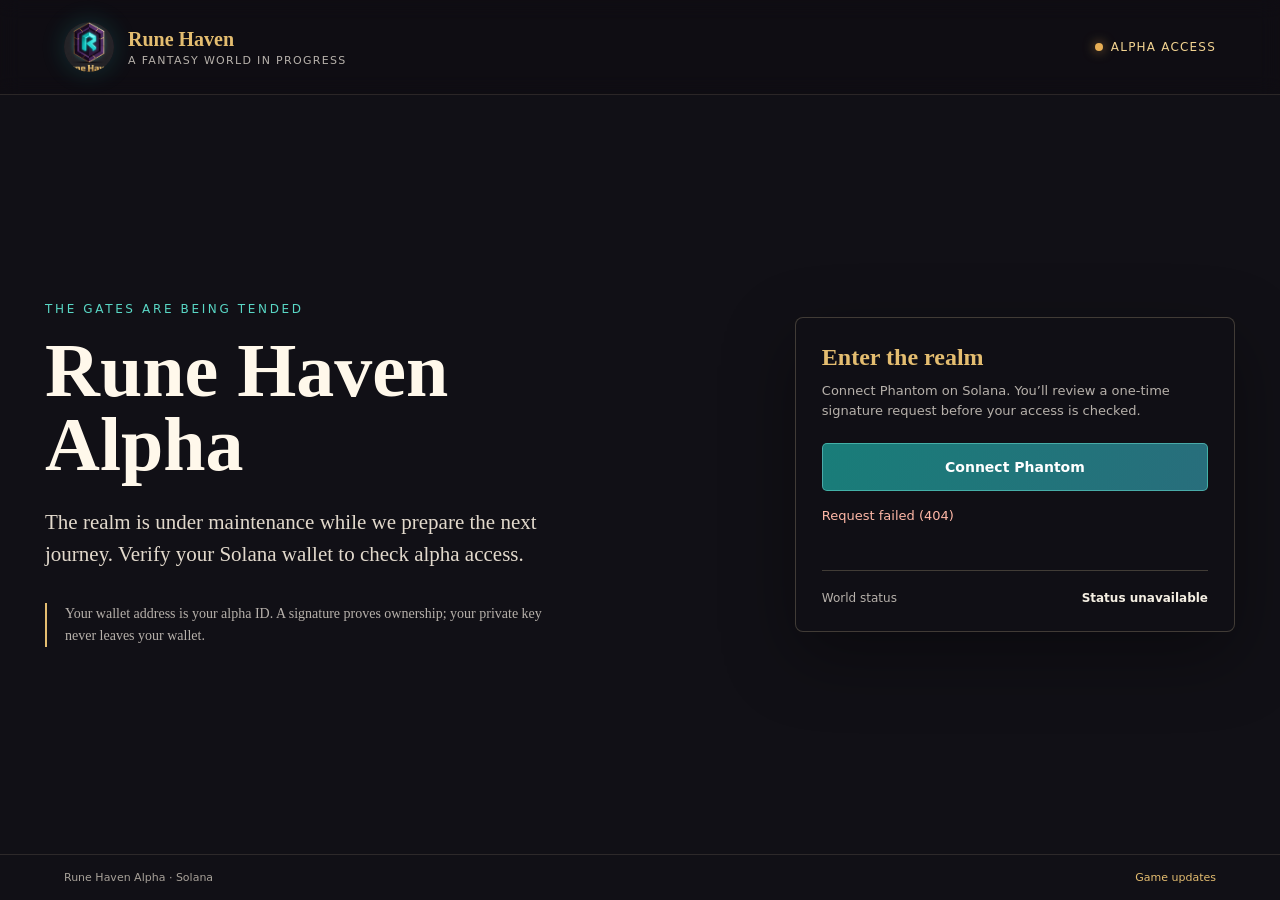
==== index.html @ 9b744d39 "Create Rune Haven alpha website" ====
<!doctype html>
<html lang="en">
<head>
<meta charset="utf-8">
<meta name="viewport" content="width=device-width, initial-scale=1">
<meta name="theme-color" content="#111016">
<title>Rune Haven | Alpha Gate</title>
<style>
  :root {
    color-scheme: dark;
    --ink: #f5efe3;
    --muted: #b7b1ab;
    --gold: #e4bd70;
    --teal: #59d7c5;
    --line: rgba(236, 216, 174, .22);
    --panel: rgba(17, 16, 22, .84);
    font-family: "Iowan Old Style", "Palatino Linotype", Georgia, serif;
    background: #111016;
    color: var(--ink);
  }
  * { box-sizing: border-box; }
  body {
    margin: 0;
    min-height: 100vh;
    background: #111016;
  }
  .world {
    position: fixed;
    inset: 0;
    z-index: -1;
    background-image: linear-gradient(90deg, rgba(13, 12, 18, .94) 0%, rgba(13, 12, 18, .68) 48%, rgba(13, 12, 18, .18) 100%), linear-gradient(0deg, rgba(13, 12, 18, .7), transparent 55%), url("/assets/runehaven-world.jpg");
    background-size: cover;
    background-position: center 56%;
    transform: scale(1.015);
  }
  .shell { min-height: 100vh; display: flex; flex-direction: column; }
  header {
    display: flex;
    align-items: center;
    justify-content: space-between;
    gap: 20px;
    padding: 22px clamp(22px, 5vw, 76px);
    border-bottom: 1px solid rgba(240, 221, 186, .12);
    background: rgba(12, 11, 16, .35);
    backdrop-filter: blur(10px);
  }
  .brand { display: flex; align-items: center; gap: 14px; min-width: 0; }
  .brand img { width: 50px; height: 50px; object-fit: cover; border-radius: 50%; box-shadow: 0 0 24px rgba(42, 217, 204, .18); }
  .brand-title { font-size: 20px; font-weight: 700; color: var(--gold); white-space: nowrap; }
  .brand-subtitle, .status-chip, .eyebrow, .wallet-line, footer { font-family: system-ui, sans-serif; }
  .brand-subtitle { margin-top: 3px; color: var(--muted); font-size: 11px; letter-spacing: .12em; text-transform: uppercase; }
  .status-chip { display: inline-flex; align-items: center; gap: 8px; color: #f2d391; font-size: 12px; letter-spacing: .1em; text-transform: uppercase; }
  .status-dot { width: 8px; height: 8px; border-radius: 50%; background: #e7ae55; box-shadow: 0 0 12px rgba(231, 174, 85, .7); }
  main { width: min(100% - 40px, 1190px); margin: auto; padding: clamp(44px, 8vh, 92px) 0; display: grid; grid-template-columns: minmax(0, 1.2fr) minmax(300px, .8fr); gap: clamp(36px, 7vw, 94px); align-items: center; }
  .story { max-width: 660px; animation: arrive .55s ease-out both; }
  .eyebrow { margin: 0 0 17px; color: var(--teal); font-size: 12px; letter-spacing: .22em; text-transform: uppercase; }
  h1 { margin: 0; color: #fff8eb; font-size: clamp(42px, 6vw, 76px); font-weight: 600; line-height: .98; }
  .lead { max-width: 540px; margin: 24px 0 0; color: #e2d9cc; font-size: clamp(17px, 2vw, 21px); line-height: 1.55; }
  .lore-line { max-width: 500px; margin: 32px 0 0; padding-left: 18px; border-left: 2px solid var(--gold); color: var(--muted); font-size: 14px; line-height: 1.6; }
  .gate { border: 1px solid var(--line); border-radius: 8px; background: var(--panel); box-shadow: 0 24px 70px rgba(0, 0, 0, .36); padding: 26px; backdrop-filter: blur(14px); animation: arrive .7s .08s ease-out both; }
  .gate h2 { margin: 0; color: var(--gold); font-size: 24px; font-weight: 600; }
  .gate-copy { margin: 10px 0 22px; color: var(--muted); font-family: system-ui, sans-serif; font-size: 13px; line-height: 1.55; }
  .wallet-line { overflow-wrap: anywhere; margin: 12px 0 0; color: #d5cbbd; font-size: 12px; }
  .connect, .download-link, .admin-save {
    display: inline-flex; justify-content: center; align-items: center; width: 100%; min-height: 48px;
    border: 1px solid rgba(108, 230, 214, .5); border-radius: 5px; background: linear-gradient(110deg, #197d79, #286e7c);
    color: #fff; font: 650 14px system-ui, sans-serif; text-decoration: none; cursor: pointer;
    transition: filter .16s ease, transform .16s ease;
  }
  .connect:hover, .download-link:hover, .admin-save:hover { filter: brightness(1.12); transform: translateY(-1px); }
  .connect:disabled { cursor: progress; opacity: .68; transform: none; }
  .message { min-height: 44px; margin: 15px 0 0; color: #d6d0c9; font: 13px/1.5 system-ui, sans-serif; }
  .message[data-kind="error"] { color: #ffb8a7; }
  .message[data-kind="success"] { color: #8fe5c2; }
  .gate-rule { height: 1px; margin: 20px 0; background: var(--line); }
  .access-state { display: flex; justify-content: space-between; gap: 12px; color: var(--muted); font: 12px system-ui, sans-serif; }
  .access-state strong { color: var(--ink); font-weight: 600; }
  .download-link { display: none; margin-top: 15px; background: linear-gradient(110deg, #8a6024, #715129); border-color: rgba(228,189,112,.55); }
  .admin { display: none; margin-top: 22px; padding-top: 18px; border-top: 1px solid var(--line); }
  .admin h3 { margin: 0 0 12px; color: var(--gold); font-size: 17px; }
  .toggle { display: flex; align-items: center; gap: 10px; margin: 10px 0 14px; color: var(--ink); font: 13px system-ui, sans-serif; }
  .toggle input { width: 17px; height: 17px; accent-color: var(--teal); }
  label.wallets { display: block; margin-bottom: 7px; color: var(--muted); font: 11px system-ui, sans-serif; letter-spacing: .08em; text-transform: uppercase; }
  textarea { display: block; width: 100%; min-height: 110px; resize: vertical; padding: 10px; border: 1px solid rgba(236,216,174,.24); border-radius: 4px; background: rgba(6,8,13,.65); color: var(--ink); font: 12px/1.5 ui-monospace, monospace; }
  .admin-save { min-height: 38px; margin-top: 10px; background: #4e493b; border-color: rgba(228,189,112,.45); }
  footer { display: flex; justify-content: space-between; gap: 16px; padding: 16px clamp(22px, 5vw, 76px); border-top: 1px solid rgba(240, 221, 186, .12); color: rgba(226,217,204,.72); font-size: 11px; }
  footer a { color: var(--gold); text-decoration: none; }
  @keyframes arrive { from { opacity: 0; transform: translateY(10px); } to { opacity: 1; transform: translateY(0); } }
  @media (max-width: 760px) {
    .world { background-position: 57% center; }
    header { padding: 16px 20px; }
    .brand img { width: 42px; height: 42px; }
    .brand-title { font-size: 17px; }
    .status-chip { font-size: 10px; }
    main { width: min(100% - 32px, 560px); grid-template-columns: 1fr; gap: 28px; padding: 46px 0; }
    h1 { font-size: clamp(42px, 11vw, 60px); }
    .gate { padding: 21px; }
    footer { padding: 14px 20px; flex-wrap: wrap; }
  }
  @media (prefers-reduced-motion: reduce) { *, *::before, *::after { animation-duration: .01ms !important; transition-duration: .01ms !important; } }
</style>
</head>
<body>
<div class="world" aria-hidden="true"></div>
<div class="shell">
  <header>
    <div class="brand">
      <img src="/assets/rune-haven-logo.png" alt="">
      <div><div class="brand-title">Rune Haven</div><div class="brand-subtitle">A fantasy world in progress</div></div>
    </div>
    <div class="status-chip"><span class="status-dot"></span><span id="status-chip">Alpha access</span></div>
  </header>
  <main>
    <section class="story" aria-labelledby="title">
      <p class="eyebrow">The gates are being tended</p>
      <h1 id="title">Rune Haven<br>Alpha</h1>
      <p class="lead" id="lead">The realm is under maintenance while we prepare the next journey. Verify your Solana wallet to check alpha access.</p>
      <p class="lore-line">Your wallet address is your alpha ID. A signature proves ownership; your private key never leaves your wallet.</p>
    </section>
    <section class="gate" aria-labelledby="gate-title">
      <h2 id="gate-title">Enter the realm</h2>
      <p class="gate-copy">Connect Phantom on Solana. You’ll review a one-time signature request before your access is checked.</p>
      <button class="connect" id="connect">Connect Phantom</button>
      <p class="wallet-line" id="wallet-line"></p>
      <p class="message" id="message" role="status" aria-live="polite">Checking the gate status…</p>
      <div class="gate-rule"></div>
      <div class="access-state"><span>World status</span><strong id="maintenance-state">Loading</strong></div>
      <a class="download-link" id="download" href="https://github.com/tylerjgoodhue1995/Spaceship/releases" target="_blank" rel="noopener">Access granted · Get launcher</a>
      <section class="admin" id="admin" aria-label="Alpha access administration">
        <h3>Gatekeeper settings</h3>
        <label class="toggle"><input id="maintenance-toggle" type="checkbox"><span>Maintenance mode</span></label>
        <label class="wallets" for="allowlist">Allowed Solana wallet IDs, one per line</label>
        <textarea id="allowlist" spellcheck="false" placeholder="Wallet address"></textarea>
        <button class="admin-save" id="save">Save access settings</button>
      </section>
    </section>
  </main>
  <footer><span>Rune Haven Alpha · Solana</span><a href="https://github.com/tylerjgoodhue1995/Rune-Haven/releases" target="_blank" rel="noopener">Game updates</a></footer>
</div>
<script>
  const $ = (id) => document.getElementById(id);
  const message = $("message");
  const connectButton = $("connect");
  const adminTokenKey = "runehaven-alpha-admin";
  let walletAddress = "";
  let maintenanceMode = true;

  function setMessage(text, kind = "") {
    message.textContent = text;
    message.dataset.kind = kind;
  }

  async function api(path, body, token, method = body ? "POST" : "GET") {
    const headers = { "content-type": "application/json" };
    if (token) headers.authorization = `Bearer ${token}`;
    const response = await fetch(path, {
      method,
      headers,
      body: body ? JSON.stringify(body) : undefined,
      cache: "no-store"
    });
    const data = await response.json().catch(() => ({}));
    if (!response.ok) throw new Error(data.message || `Request failed (${response.status})`);
    return data;
  }

  async function loadStatus() {
    try {
      const state = await api("/api/alpha/status");
      maintenanceMode = state.maintenance_mode;
      $("maintenance-state").textContent = maintenanceMode ? "Maintenance" : "Open alpha";
      $("status-chip").textContent = maintenanceMode ? "Maintenance · Alpha" : "Alpha is open";
      $("lead").textContent = maintenanceMode
        ? "The realm is under maintenance while we prepare the next journey. Verify your Solana wallet to check alpha access."
        : "The gates are open. Connect your Solana wallet to enter Rune Haven Alpha.";
    } catch (error) {
      $("maintenance-state").textContent = "Status unavailable";
      setMessage(error.message, "error");
    }
  }

  function encodeBase58(bytes) {
    const alphabet = "123456789ABCDEFGHJKLMNPQRSTUVWXYZabcdefghijkmnopqrstuvwxyz";
    let value = 0n;
    for (const byte of bytes) value = (value << 8n) | BigInt(byte);
    let result = "";
    while (value > 0n) {
      const remainder = Number(value % 58n);
      result = alphabet[remainder] + result;
      value /= 58n;
    }
    let leadingZeroes = 0;
    while (leadingZeroes < bytes.length && bytes[leadingZeroes] === 0) leadingZeroes++;
    return "1".repeat(leadingZeroes) + (result || (leadingZeroes ? "" : "1"));
  }

  async function connectWallet() {
    const provider = window.phantom?.solana || window.solana;
    if (!provider?.isPhantom) throw new Error("Phantom was not detected. Install the wallet extension and reload this page.");
    const connected = await provider.connect({ onlyIfTrusted: false });
    walletAddress = connected.publicKey.toString();
    $("wallet-line").textContent = `Connected: ${walletAddress}`;
    setMessage("Requesting a one-time access challenge…");
    const challenge = await api("/api/alpha/challenge", { wallet: walletAddress });
    setMessage("Approve the Rune Haven signature request in Phantom.");
    const signed = await provider.signMessage(new TextEncoder().encode(challenge.message), "utf8");
    const signature = encodeBase58(signed.signature);
    const result = await api("/api/alpha/verify", { wallet: walletAddress, nonce: challenge.nonce, signature });
    setMessage(result.message, result.access_granted ? "success" : "error");
    $("download").style.display = result.access_granted ? "inline-flex" : "none";
    if (result.is_admin && result.admin_session) {
      sessionStorage.setItem(adminTokenKey, result.admin_session);
      await loadAdmin(result.admin_session);
    }
  }

  async function loadAdmin(token) {
    const state = await api("/api/alpha/admin/state", null, token);
    $("admin").style.display = "block";
    $("maintenance-toggle").checked = state.maintenance_mode;
    $("allowlist").value = state.allowed_wallets.join("\n");
  }

  connectButton.addEventListener("click", async () => {
    connectButton.disabled = true;
    connectButton.textContent = "Waiting for Phantom…";
    try {
      await connectWallet();
    } catch (error) {
      setMessage(error.message || "Wallet verification failed.", "error");
    } finally {
      connectButton.disabled = false;
      connectButton.textContent = "Connect Phantom";
    }
  });

  $("save").addEventListener("click", async () => {
    const token = sessionStorage.getItem(adminTokenKey);
    if (!token) return setMessage("Reconnect with the admin wallet to manage access.", "error");
    const allowed_wallets = $("allowlist").value.split(/\r?\n/).map((wallet) => wallet.trim()).filter(Boolean);
    try {
      await api("/api/alpha/admin/state", {
        maintenance_mode: $("maintenance-toggle").checked,
        allowed_wallets
      }, token, "PUT");
      maintenanceMode = $("maintenance-toggle").checked;
      $("maintenance-state").textContent = maintenanceMode ? "Maintenance" : "Open alpha";
      $("status-chip").textContent = maintenanceMode ? "Maintenance · Alpha" : "Alpha is open";
      setMessage("Access settings saved.", "success");
    } catch (error) {
      setMessage(error.message || "Could not save access settings.", "error");
    }
  });

  loadStatus();
</script>
</body>
</html>
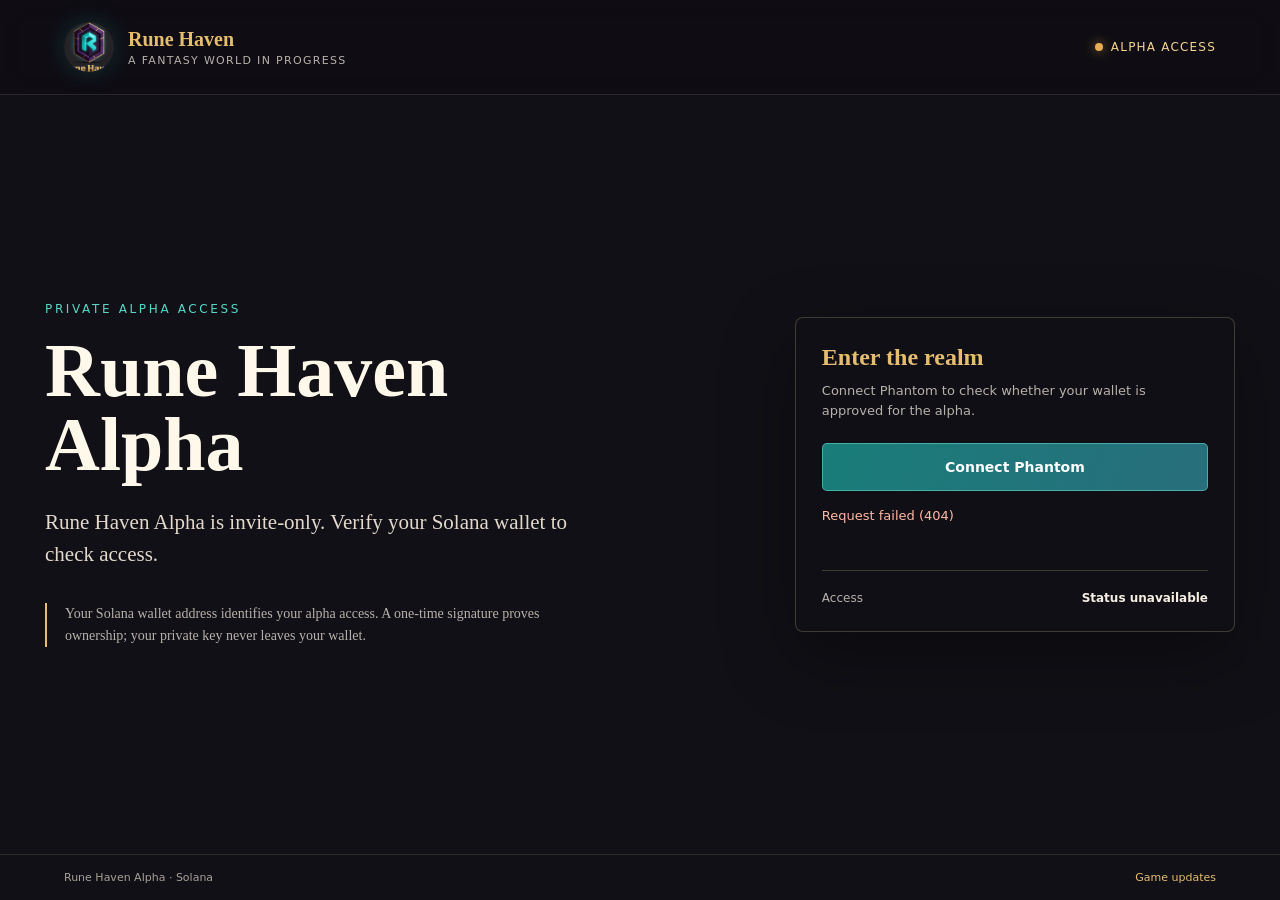
==== commit 45ca4080: "Use alpha-only copy and private wallet controls" ====
--- a/index.html
+++ b/index.html
@@ -112,26 +112,27 @@
   </header>
   <main>
     <section class="story" aria-labelledby="title">
-      <p class="eyebrow">The gates are being tended</p>
+      <p class="eyebrow">Private alpha access</p>
       <h1 id="title">Rune Haven<br>Alpha</h1>
-      <p class="lead" id="lead">The realm is under maintenance while we prepare the next journey. Verify your Solana wallet to check alpha access.</p>
-      <p class="lore-line">Your wallet address is your alpha ID. A signature proves ownership; your private key never leaves your wallet.</p>
+      <p class="lead" id="lead">Rune Haven Alpha is invite-only. Verify your Solana wallet to check access.</p>
+      <p class="lore-line">Your Solana wallet address identifies your alpha access. A one-time signature proves ownership; your private key never leaves your wallet.</p>
     </section>
     <section class="gate" aria-labelledby="gate-title">
       <h2 id="gate-title">Enter the realm</h2>
-      <p class="gate-copy">Connect Phantom on Solana. You’ll review a one-time signature request before your access is checked.</p>
+      <p class="gate-copy">Connect Phantom to check whether your wallet is approved for the alpha.</p>
       <button class="connect" id="connect">Connect Phantom</button>
       <p class="wallet-line" id="wallet-line"></p>
-      <p class="message" id="message" role="status" aria-live="polite">Checking the gate status…</p>
+      <p class="message" id="message" role="status" aria-live="polite">Checking alpha access…</p>
       <div class="gate-rule"></div>
-      <div class="access-state"><span>World status</span><strong id="maintenance-state">Loading</strong></div>
-      <a class="download-link" id="download" href="https://github.com/tylerjgoodhue1995/Spaceship/releases" target="_blank" rel="noopener">Access granted · Get launcher</a>
+      <div class="access-state"><span>Access</span><strong id="alpha-state">Loading</strong></div>
+      <a class="download-link" id="download" href="https://github.com/tylerjgoodhue1995/Spaceship/releases/latest/download/Rune.Haven.Setup.exe" download="Rune.Haven.Setup.exe">Access granted · Download launcher</a>
       <section class="admin" id="admin" aria-label="Alpha access administration">
-        <h3>Gatekeeper settings</h3>
-        <label class="toggle"><input id="maintenance-toggle" type="checkbox"><span>Maintenance mode</span></label>
-        <label class="wallets" for="allowlist">Allowed Solana wallet IDs, one per line</label>
-        <textarea id="allowlist" spellcheck="false" placeholder="Wallet address"></textarea>
-        <button class="admin-save" id="save">Save access settings</button>
+        <h3>Alpha access controls</h3>
+        <p class="gate-copy">Only the configured admin wallet can view or edit these addresses.</p>
+        <label class="toggle"><input id="alpha-open-toggle" type="checkbox"><span>Open alpha to all wallets</span></label>
+        <label class="wallets" for="allowlist">Approved Solana wallet addresses</label>
+        <textarea id="allowlist" spellcheck="false" placeholder="One wallet address per line"></textarea>
+        <button class="admin-save" id="save">Save alpha access</button>
       </section>
     </section>
   </main>
@@ -141,9 +142,16 @@
   const $ = (id) => document.getElementById(id);
   const message = $("message");
   const connectButton = $("connect");
+  const downloadLink = $("download");
   const adminTokenKey = "runehaven-alpha-admin";
   let walletAddress = "";
-  let maintenanceMode = true;
+  let alphaOpen = false;
+
+  const platform = navigator.userAgentData?.platform || navigator.platform || "";
+  const macLauncher = /mac/i.test(platform);
+  const launcherFile = macLauncher ? "Rune.Haven-macos-aarch64.dmg" : "Rune.Haven.Setup.exe";
+  downloadLink.href = `https://github.com/tylerjgoodhue1995/Spaceship/releases/latest/download/${launcherFile}`;
+  downloadLink.download = launcherFile;
 
   function setMessage(text, kind = "") {
     message.textContent = text;
@@ -167,14 +175,17 @@
   async function loadStatus() {
     try {
       const state = await api("/api/alpha/status");
-      maintenanceMode = state.maintenance_mode;
-      $("maintenance-state").textContent = maintenanceMode ? "Maintenance" : "Open alpha";
-      $("status-chip").textContent = maintenanceMode ? "Maintenance · Alpha" : "Alpha is open";
-      $("lead").textContent = maintenanceMode
-        ? "The realm is under maintenance while we prepare the next journey. Verify your Solana wallet to check alpha access."
-        : "The gates are open. Connect your Solana wallet to enter Rune Haven Alpha.";
+      alphaOpen = state.alpha_open;
+      $("alpha-state").textContent = alphaOpen ? "Open alpha" : "Invite-only alpha";
+      $("status-chip").textContent = alphaOpen ? "Open alpha" : "Invite-only alpha";
+      $("lead").textContent = alphaOpen
+        ? "Alpha access is open. Connect your Solana wallet to enter Rune Haven."
+        : "Rune Haven Alpha is invite-only. Verify your Solana wallet to check access.";
+      setMessage(alphaOpen
+        ? "Alpha access is open. Connect your wallet to enter."
+        : "Invite-only alpha. Connect an approved wallet to check access.");
     } catch (error) {
-      $("maintenance-state").textContent = "Status unavailable";
+      $("alpha-state").textContent = "Status unavailable";
       setMessage(error.message, "error");
     }
   }
@@ -217,7 +228,7 @@
   async function loadAdmin(token) {
     const state = await api("/api/alpha/admin/state", null, token);
     $("admin").style.display = "block";
-    $("maintenance-toggle").checked = state.maintenance_mode;
+    $("alpha-open-toggle").checked = state.alpha_open;
     $("allowlist").value = state.allowed_wallets.join("\n");
   }
 
@@ -240,12 +251,12 @@
     const allowed_wallets = $("allowlist").value.split(/\r?\n/).map((wallet) => wallet.trim()).filter(Boolean);
     try {
       await api("/api/alpha/admin/state", {
-        maintenance_mode: $("maintenance-toggle").checked,
+        alpha_open: $("alpha-open-toggle").checked,
         allowed_wallets
       }, token, "PUT");
-      maintenanceMode = $("maintenance-toggle").checked;
-      $("maintenance-state").textContent = maintenanceMode ? "Maintenance" : "Open alpha";
-      $("status-chip").textContent = maintenanceMode ? "Maintenance · Alpha" : "Alpha is open";
+      alphaOpen = $("alpha-open-toggle").checked;
+      $("alpha-state").textContent = alphaOpen ? "Open alpha" : "Invite-only alpha";
+      $("status-chip").textContent = alphaOpen ? "Open alpha" : "Invite-only alpha";
       setMessage("Access settings saved.", "success");
     } catch (error) {
       setMessage(error.message || "Could not save access settings.", "error");
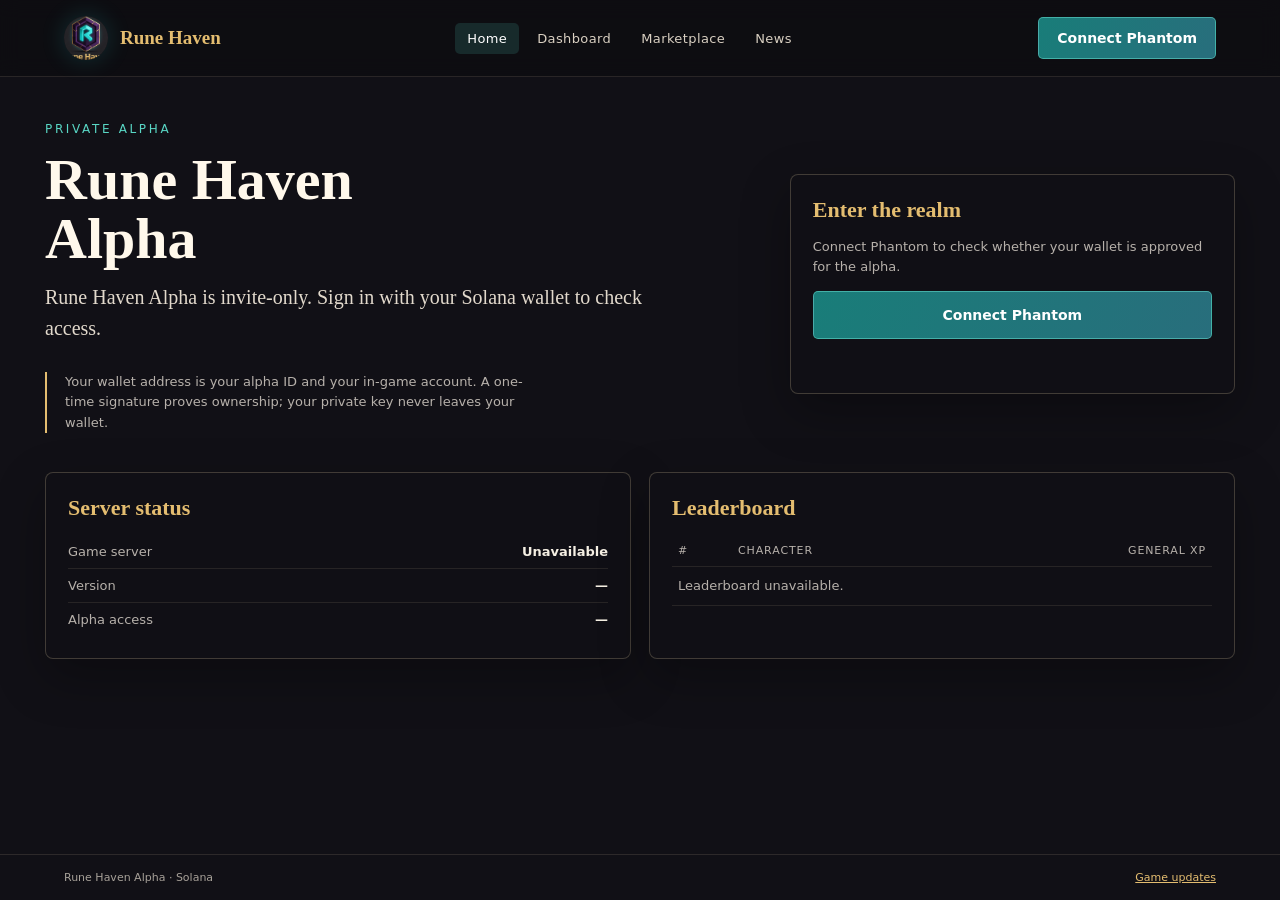
==== commit e72811f9: "Website v1: wallet dashboard, marketplace, news, leaderboard, site API" ====
--- a/index.html
+++ b/index.html
@@ -4,266 +4,98 @@
 <meta charset="utf-8">
 <meta name="viewport" content="width=device-width, initial-scale=1">
 <meta name="theme-color" content="#111016">
-<title>Rune Haven | Alpha Gate</title>
-<style>
-  :root {
-    color-scheme: dark;
-    --ink: #f5efe3;
-    --muted: #b7b1ab;
-    --gold: #e4bd70;
-    --teal: #59d7c5;
-    --line: rgba(236, 216, 174, .22);
-    --panel: rgba(17, 16, 22, .84);
-    font-family: "Iowan Old Style", "Palatino Linotype", Georgia, serif;
-    background: #111016;
-    color: var(--ink);
-  }
-  * { box-sizing: border-box; }
-  body {
-    margin: 0;
-    min-height: 100vh;
-    background: #111016;
-  }
-  .world {
-    position: fixed;
-    inset: 0;
-    z-index: -1;
-    background-image: linear-gradient(90deg, rgba(13, 12, 18, .94) 0%, rgba(13, 12, 18, .68) 48%, rgba(13, 12, 18, .18) 100%), linear-gradient(0deg, rgba(13, 12, 18, .7), transparent 55%), url("/assets/runehaven-world.jpg");
-    background-size: cover;
-    background-position: center 56%;
-    transform: scale(1.015);
-  }
-  .shell { min-height: 100vh; display: flex; flex-direction: column; }
-  header {
-    display: flex;
-    align-items: center;
-    justify-content: space-between;
-    gap: 20px;
-    padding: 22px clamp(22px, 5vw, 76px);
-    border-bottom: 1px solid rgba(240, 221, 186, .12);
-    background: rgba(12, 11, 16, .35);
-    backdrop-filter: blur(10px);
-  }
-  .brand { display: flex; align-items: center; gap: 14px; min-width: 0; }
-  .brand img { width: 50px; height: 50px; object-fit: cover; border-radius: 50%; box-shadow: 0 0 24px rgba(42, 217, 204, .18); }
-  .brand-title { font-size: 20px; font-weight: 700; color: var(--gold); white-space: nowrap; }
-  .brand-subtitle, .status-chip, .eyebrow, .wallet-line, footer { font-family: system-ui, sans-serif; }
-  .brand-subtitle { margin-top: 3px; color: var(--muted); font-size: 11px; letter-spacing: .12em; text-transform: uppercase; }
-  .status-chip { display: inline-flex; align-items: center; gap: 8px; color: #f2d391; font-size: 12px; letter-spacing: .1em; text-transform: uppercase; }
-  .status-dot { width: 8px; height: 8px; border-radius: 50%; background: #e7ae55; box-shadow: 0 0 12px rgba(231, 174, 85, .7); }
-  main { width: min(100% - 40px, 1190px); margin: auto; padding: clamp(44px, 8vh, 92px) 0; display: grid; grid-template-columns: minmax(0, 1.2fr) minmax(300px, .8fr); gap: clamp(36px, 7vw, 94px); align-items: center; }
-  .story { max-width: 660px; animation: arrive .55s ease-out both; }
-  .eyebrow { margin: 0 0 17px; color: var(--teal); font-size: 12px; letter-spacing: .22em; text-transform: uppercase; }
-  h1 { margin: 0; color: #fff8eb; font-size: clamp(42px, 6vw, 76px); font-weight: 600; line-height: .98; }
-  .lead { max-width: 540px; margin: 24px 0 0; color: #e2d9cc; font-size: clamp(17px, 2vw, 21px); line-height: 1.55; }
-  .lore-line { max-width: 500px; margin: 32px 0 0; padding-left: 18px; border-left: 2px solid var(--gold); color: var(--muted); font-size: 14px; line-height: 1.6; }
-  .gate { border: 1px solid var(--line); border-radius: 8px; background: var(--panel); box-shadow: 0 24px 70px rgba(0, 0, 0, .36); padding: 26px; backdrop-filter: blur(14px); animation: arrive .7s .08s ease-out both; }
-  .gate h2 { margin: 0; color: var(--gold); font-size: 24px; font-weight: 600; }
-  .gate-copy { margin: 10px 0 22px; color: var(--muted); font-family: system-ui, sans-serif; font-size: 13px; line-height: 1.55; }
-  .wallet-line { overflow-wrap: anywhere; margin: 12px 0 0; color: #d5cbbd; font-size: 12px; }
-  .connect, .download-link, .admin-save {
-    display: inline-flex; justify-content: center; align-items: center; width: 100%; min-height: 48px;
-    border: 1px solid rgba(108, 230, 214, .5); border-radius: 5px; background: linear-gradient(110deg, #197d79, #286e7c);
-    color: #fff; font: 650 14px system-ui, sans-serif; text-decoration: none; cursor: pointer;
-    transition: filter .16s ease, transform .16s ease;
-  }
-  .connect:hover, .download-link:hover, .admin-save:hover { filter: brightness(1.12); transform: translateY(-1px); }
-  .connect:disabled { cursor: progress; opacity: .68; transform: none; }
-  .message { min-height: 44px; margin: 15px 0 0; color: #d6d0c9; font: 13px/1.5 system-ui, sans-serif; }
-  .message[data-kind="error"] { color: #ffb8a7; }
-  .message[data-kind="success"] { color: #8fe5c2; }
-  .gate-rule { height: 1px; margin: 20px 0; background: var(--line); }
-  .access-state { display: flex; justify-content: space-between; gap: 12px; color: var(--muted); font: 12px system-ui, sans-serif; }
-  .access-state strong { color: var(--ink); font-weight: 600; }
-  .download-link { display: none; margin-top: 15px; background: linear-gradient(110deg, #8a6024, #715129); border-color: rgba(228,189,112,.55); }
-  .admin { display: none; margin-top: 22px; padding-top: 18px; border-top: 1px solid var(--line); }
-  .admin h3 { margin: 0 0 12px; color: var(--gold); font-size: 17px; }
-  .toggle { display: flex; align-items: center; gap: 10px; margin: 10px 0 14px; color: var(--ink); font: 13px system-ui, sans-serif; }
-  .toggle input { width: 17px; height: 17px; accent-color: var(--teal); }
-  label.wallets { display: block; margin-bottom: 7px; color: var(--muted); font: 11px system-ui, sans-serif; letter-spacing: .08em; text-transform: uppercase; }
-  textarea { display: block; width: 100%; min-height: 110px; resize: vertical; padding: 10px; border: 1px solid rgba(236,216,174,.24); border-radius: 4px; background: rgba(6,8,13,.65); color: var(--ink); font: 12px/1.5 ui-monospace, monospace; }
-  .admin-save { min-height: 38px; margin-top: 10px; background: #4e493b; border-color: rgba(228,189,112,.45); }
-  footer { display: flex; justify-content: space-between; gap: 16px; padding: 16px clamp(22px, 5vw, 76px); border-top: 1px solid rgba(240, 221, 186, .12); color: rgba(226,217,204,.72); font-size: 11px; }
-  footer a { color: var(--gold); text-decoration: none; }
-  @keyframes arrive { from { opacity: 0; transform: translateY(10px); } to { opacity: 1; transform: translateY(0); } }
-  @media (max-width: 760px) {
-    .world { background-position: 57% center; }
-    header { padding: 16px 20px; }
-    .brand img { width: 42px; height: 42px; }
-    .brand-title { font-size: 17px; }
-    .status-chip { font-size: 10px; }
-    main { width: min(100% - 32px, 560px); grid-template-columns: 1fr; gap: 28px; padding: 46px 0; }
-    h1 { font-size: clamp(42px, 11vw, 60px); }
-    .gate { padding: 21px; }
-    footer { padding: 14px 20px; flex-wrap: wrap; }
-  }
-  @media (prefers-reduced-motion: reduce) { *, *::before, *::after { animation-duration: .01ms !important; transition-duration: .01ms !important; } }
-</style>
+<title>Rune Haven | Alpha</title>
+<link rel="stylesheet" href="/site.css">
 </head>
 <body>
 <div class="world" aria-hidden="true"></div>
 <div class="shell">
-  <header>
-    <div class="brand">
-      <img src="/assets/rune-haven-logo.png" alt="">
-      <div><div class="brand-title">Rune Haven</div><div class="brand-subtitle">A fantasy world in progress</div></div>
-    </div>
-    <div class="status-chip"><span class="status-dot"></span><span id="status-chip">Alpha access</span></div>
-  </header>
-  <main>
-    <section class="story" aria-labelledby="title">
-      <p class="eyebrow">Private alpha access</p>
-      <h1 id="title">Rune Haven<br>Alpha</h1>
-      <p class="lead" id="lead">Rune Haven Alpha is invite-only. Verify your Solana wallet to check access.</p>
-      <p class="lore-line">Your Solana wallet address identifies your alpha access. A one-time signature proves ownership; your private key never leaves your wallet.</p>
+  <header class="top" id="top"></header>
+  <main class="wrap">
+    <section class="hero">
+      <div>
+        <p class="eyebrow">Private alpha</p>
+        <h1>Rune Haven<br>Alpha</h1>
+        <p class="lead" id="lead">Rune Haven Alpha is invite-only. Sign in with your Solana wallet to check access.</p>
+        <p class="muted" style="max-width:500px;margin-top:28px;padding-left:18px;border-left:2px solid var(--gold)">Your wallet address is your alpha ID and your in-game account. A one-time signature proves ownership; your private key never leaves your wallet.</p>
+      </div>
+      <div class="card" id="access-card">
+        <h2>Enter the realm</h2>
+        <div id="access-body"></div>
+        <p class="msg" id="msg" role="status" aria-live="polite"></p>
+      </div>
     </section>
-    <section class="gate" aria-labelledby="gate-title">
-      <h2 id="gate-title">Enter the realm</h2>
-      <p class="gate-copy">Connect Phantom to check whether your wallet is approved for the alpha.</p>
-      <button class="connect" id="connect">Connect Phantom</button>
-      <p class="wallet-line" id="wallet-line"></p>
-      <p class="message" id="message" role="status" aria-live="polite">Checking alpha access…</p>
-      <div class="gate-rule"></div>
-      <div class="access-state"><span>Access</span><strong id="alpha-state">Loading</strong></div>
-      <a class="download-link" id="download" href="https://github.com/tylerjgoodhue1995/Spaceship/releases/latest/download/Rune.Haven.Setup.exe" download="Rune.Haven.Setup.exe">Access granted · Download launcher</a>
-      <section class="admin" id="admin" aria-label="Alpha access administration">
-        <h3>Alpha access controls</h3>
-        <p class="gate-copy">Only the configured admin wallet can view or edit these addresses.</p>
-        <label class="toggle"><input id="alpha-open-toggle" type="checkbox"><span>Open alpha to all wallets</span></label>
-        <label class="wallets" for="allowlist">Approved Solana wallet addresses</label>
-        <textarea id="allowlist" spellcheck="false" placeholder="One wallet address per line"></textarea>
-        <button class="admin-save" id="save">Save alpha access</button>
-      </section>
+    <section class="grid">
+      <div class="card">
+        <h2>Server status</h2>
+        <div class="stat"><span>Game server</span><strong id="st-online">Checking…</strong></div>
+        <div class="stat"><span>Version</span><strong id="st-version">—</strong></div>
+        <div class="stat"><span>Alpha access</span><strong id="st-alpha">—</strong></div>
+      </div>
+      <div class="card">
+        <h2>Leaderboard</h2>
+        <table aria-label="Top players by General XP">
+          <thead><tr><th>#</th><th>Character</th><th class="num">General XP</th></tr></thead>
+          <tbody id="board"><tr><td colspan="3" class="muted">Loading…</td></tr></tbody>
+        </table>
+      </div>
     </section>
   </main>
-  <footer><span>Rune Haven Alpha · Solana</span><a href="https://github.com/tylerjgoodhue1995/Rune-Haven/releases" target="_blank" rel="noopener">Game updates</a></footer>
+  <footer class="bottom" id="bottom"></footer>
 </div>
+<script src="/site.js"></script>
 <script>
-  const $ = (id) => document.getElementById(id);
-  const message = $("message");
-  const connectButton = $("connect");
-  const downloadLink = $("download");
-  const adminTokenKey = "runehaven-alpha-admin";
-  let walletAddress = "";
-  let alphaOpen = false;
+  const { $, esc, api, session, shell, signIn, setMsg } = RH;
+  shell("/");
 
   const platform = navigator.userAgentData?.platform || navigator.platform || "";
-  const macLauncher = /mac/i.test(platform);
-  const launcherFile = macLauncher ? "Rune.Haven-macos-aarch64.dmg" : "Rune.Haven.Setup.exe";
-  downloadLink.href = `https://github.com/tylerjgoodhue1995/Spaceship/releases/latest/download/${launcherFile}`;
-  downloadLink.download = launcherFile;
+  const launcher = /mac/i.test(platform) ? "Rune.Haven-macos-aarch64.dmg" : "Rune.Haven.Setup.exe";
+  const launcherUrl = `https://github.com/tylerjgoodhue1995/Spaceship/releases/latest/download/${launcher}`;
 
-  function setMessage(text, kind = "") {
-    message.textContent = text;
-    message.dataset.kind = kind;
-  }
-
-  async function api(path, body, token, method = body ? "POST" : "GET") {
-    const headers = { "content-type": "application/json" };
-    if (token) headers.authorization = `Bearer ${token}`;
-    const response = await fetch(path, {
-      method,
-      headers,
-      body: body ? JSON.stringify(body) : undefined,
-      cache: "no-store"
-    });
-    const data = await response.json().catch(() => ({}));
-    if (!response.ok) throw new Error(data.message || `Request failed (${response.status})`);
-    return data;
+  function renderAccess() {
+    const s = session();
+    const body = $("#access-body");
+    if (!s) {
+      body.innerHTML = '<p class="muted">Connect Phantom to check whether your wallet is approved for the alpha.</p><button class="btn block" id="connect" type="button">Connect Phantom</button>';
+      $("#connect").addEventListener("click", async (event) => {
+        event.target.disabled = true;
+        setMsg($("#msg"), "Approve the sign-in request in Phantom…");
+        try { await signIn(); location.reload(); } catch (error) { setMsg($("#msg"), error.message, "error"); event.target.disabled = false; }
+      });
+    } else if (s.alpha_access) {
+      body.innerHTML = `<p class="muted">Signed in as <code>${esc(RH.short(s.wallet))}</code>. You are approved for the alpha.</p><a class="btn gold block" href="${launcherUrl}" download="${launcher}">Download launcher</a><a class="btn quiet block" style="margin-top:10px" href="/dashboard.html">Open dashboard</a>`;
+      setMsg($("#msg"), "Wallet verified. Alpha access granted.", "ok");
+    } else {
+      body.innerHTML = `<p class="muted">Signed in as <code>${esc(RH.short(s.wallet))}</code>.</p>`;
+      setMsg($("#msg"), "This wallet is not on the alpha access list.", "error");
+    }
   }
 
   async function loadStatus() {
     try {
-      const state = await api("/api/alpha/status");
-      alphaOpen = state.alpha_open;
-      $("alpha-state").textContent = alphaOpen ? "Open alpha" : "Invite-only alpha";
-      $("status-chip").textContent = alphaOpen ? "Open alpha" : "Invite-only alpha";
-      $("lead").textContent = alphaOpen
+      const s = await api("/api/v1/status", { auth: false });
+      $("#st-online").innerHTML = `<span class="dot ${s.online ? "on" : "off"}"></span>${s.online ? "Online" : "Offline"}`;
+      $("#st-version").textContent = s.version;
+      $("#st-alpha").textContent = s.alpha_open ? "Open alpha" : "Invite-only";
+      $("#lead").textContent = s.alpha_open
         ? "Alpha access is open. Connect your Solana wallet to enter Rune Haven."
-        : "Rune Haven Alpha is invite-only. Verify your Solana wallet to check access.";
-      setMessage(alphaOpen
-        ? "Alpha access is open. Connect your wallet to enter."
-        : "Invite-only alpha. Connect an approved wallet to check access.");
-    } catch (error) {
-      $("alpha-state").textContent = "Status unavailable";
-      setMessage(error.message, "error");
-    }
+        : "Rune Haven Alpha is invite-only. Sign in with your Solana wallet to check access.";
+    } catch { $("#st-online").textContent = "Unavailable"; }
   }
 
-  function encodeBase58(bytes) {
-    const alphabet = "123456789ABCDEFGHJKLMNPQRSTUVWXYZabcdefghijkmnopqrstuvwxyz";
-    let value = 0n;
-    for (const byte of bytes) value = (value << 8n) | BigInt(byte);
-    let result = "";
-    while (value > 0n) {
-      const remainder = Number(value % 58n);
-      result = alphabet[remainder] + result;
-      value /= 58n;
-    }
-    let leadingZeroes = 0;
-    while (leadingZeroes < bytes.length && bytes[leadingZeroes] === 0) leadingZeroes++;
-    return "1".repeat(leadingZeroes) + (result || (leadingZeroes ? "" : "1"));
+  async function loadBoard() {
+    const body = $("#board");
+    try {
+      const { players } = await api("/api/v1/leaderboard", { auth: false });
+      body.innerHTML = players.length
+        ? players.map((p, i) => `<tr><td>${i + 1}</td><td>${esc(p.name)}</td><td class="num">${Number(p.general_xp).toLocaleString()}</td></tr>`).join("")
+        : '<tr><td colspan="3" class="muted">No characters yet.</td></tr>';
+    } catch { body.innerHTML = '<tr><td colspan="3" class="muted">Leaderboard unavailable.</td></tr>'; }
   }
 
-  async function connectWallet() {
-    const provider = window.phantom?.solana || window.solana;
-    if (!provider?.isPhantom) throw new Error("Phantom was not detected. Install the wallet extension and reload this page.");
-    const connected = await provider.connect({ onlyIfTrusted: false });
-    walletAddress = connected.publicKey.toString();
-    $("wallet-line").textContent = `Connected: ${walletAddress}`;
-    setMessage("Requesting a one-time access challenge…");
-    const challenge = await api("/api/alpha/challenge", { wallet: walletAddress });
-    setMessage("Approve the Rune Haven signature request in Phantom.");
-    const signed = await provider.signMessage(new TextEncoder().encode(challenge.message), "utf8");
-    const signature = encodeBase58(signed.signature);
-    const result = await api("/api/alpha/verify", { wallet: walletAddress, nonce: challenge.nonce, signature });
-    setMessage(result.message, result.access_granted ? "success" : "error");
-    $("download").style.display = result.access_granted ? "inline-flex" : "none";
-    if (result.is_admin && result.admin_session) {
-      sessionStorage.setItem(adminTokenKey, result.admin_session);
-      await loadAdmin(result.admin_session);
-    }
-  }
-
-  async function loadAdmin(token) {
-    const state = await api("/api/alpha/admin/state", null, token);
-    $("admin").style.display = "block";
-    $("alpha-open-toggle").checked = state.alpha_open;
-    $("allowlist").value = state.allowed_wallets.join("\n");
-  }
-
-  connectButton.addEventListener("click", async () => {
-    connectButton.disabled = true;
-    connectButton.textContent = "Waiting for Phantom…";
-    try {
-      await connectWallet();
-    } catch (error) {
-      setMessage(error.message || "Wallet verification failed.", "error");
-    } finally {
-      connectButton.disabled = false;
-      connectButton.textContent = "Connect Phantom";
-    }
-  });
-
-  $("save").addEventListener("click", async () => {
-    const token = sessionStorage.getItem(adminTokenKey);
-    if (!token) return setMessage("Reconnect with the admin wallet to manage access.", "error");
-    const allowed_wallets = $("allowlist").value.split(/\r?\n/).map((wallet) => wallet.trim()).filter(Boolean);
-    try {
-      await api("/api/alpha/admin/state", {
-        alpha_open: $("alpha-open-toggle").checked,
-        allowed_wallets
-      }, token, "PUT");
-      alphaOpen = $("alpha-open-toggle").checked;
-      $("alpha-state").textContent = alphaOpen ? "Open alpha" : "Invite-only alpha";
-      $("status-chip").textContent = alphaOpen ? "Open alpha" : "Invite-only alpha";
-      setMessage("Access settings saved.", "success");
-    } catch (error) {
-      setMessage(error.message || "Could not save access settings.", "error");
-    }
-  });
-
+  renderAccess();
   loadStatus();
+  loadBoard();
 </script>
 </body>
 </html>
--- a/site.css
+++ b/site.css
@@ -0,0 +1,88 @@
+:root {
+  color-scheme: dark;
+  --ink: #f5efe3;
+  --muted: #b7b1ab;
+  --gold: #e4bd70;
+  --teal: #59d7c5;
+  --line: rgba(236, 216, 174, .22);
+  --panel: rgba(17, 16, 22, .84);
+  --serif: "Iowan Old Style", "Palatino Linotype", Georgia, serif;
+  --sans: system-ui, sans-serif;
+  font-family: var(--serif);
+  background: #111016;
+  color: var(--ink);
+}
+* { box-sizing: border-box; }
+body { margin: 0; min-height: 100vh; background: #111016; }
+a { color: var(--gold); }
+.world {
+  position: fixed; inset: 0; z-index: -1;
+  background-image: linear-gradient(90deg, rgba(13,12,18,.94) 0%, rgba(13,12,18,.72) 55%, rgba(13,12,18,.4) 100%), linear-gradient(0deg, rgba(13,12,18,.7), transparent 55%), url("/assets/runehaven-world.jpg");
+  background-size: cover; background-position: center 56%;
+}
+.shell { min-height: 100vh; display: flex; flex-direction: column; }
+header.top {
+  display: flex; align-items: center; justify-content: space-between; gap: 20px; flex-wrap: wrap;
+  padding: 16px clamp(18px, 5vw, 76px);
+  border-bottom: 1px solid rgba(240,221,186,.12); background: rgba(12,11,16,.55); backdrop-filter: blur(10px);
+}
+.brand { display: flex; align-items: center; gap: 12px; text-decoration: none; }
+.brand img { width: 44px; height: 44px; object-fit: cover; border-radius: 50%; box-shadow: 0 0 24px rgba(42,217,204,.18); }
+.brand-title { font-size: 19px; font-weight: 700; color: var(--gold); }
+nav.links { display: flex; gap: 6px; flex-wrap: wrap; font-family: var(--sans); }
+nav.links a { padding: 8px 12px; border-radius: 5px; color: #d9d0c2; font-size: 13px; text-decoration: none; letter-spacing: .03em; }
+nav.links a:hover { background: rgba(255,255,255,.06); }
+nav.links a[aria-current="page"] { color: #fff; background: rgba(89,215,197,.14); }
+.account { display: flex; align-items: center; gap: 10px; font: 12px var(--sans); color: var(--muted); }
+.account code { color: var(--ink); }
+.wrap { width: min(100% - 36px, 1190px); margin: 0 auto; padding: clamp(28px, 5vh, 56px) 0; flex: 1; }
+h1 { margin: 0 0 8px; color: #fff8eb; font-size: clamp(34px, 5vw, 58px); font-weight: 600; line-height: 1.02; }
+h2 { margin: 0 0 14px; color: var(--gold); font-size: 22px; font-weight: 600; }
+.eyebrow { margin: 0 0 14px; color: var(--teal); font: 12px var(--sans); letter-spacing: .22em; text-transform: uppercase; }
+.lead { max-width: 620px; margin: 14px 0 0; color: #e2d9cc; font-size: clamp(16px, 2vw, 20px); line-height: 1.55; }
+.grid { display: grid; gap: 18px; grid-template-columns: repeat(auto-fit, minmax(300px, 1fr)); margin-top: 26px; }
+.hero { display: grid; gap: clamp(28px, 6vw, 80px); grid-template-columns: minmax(0, 1.2fr) minmax(300px, .8fr); align-items: center; }
+.card { border: 1px solid var(--line); border-radius: 8px; background: var(--panel); padding: 22px; backdrop-filter: blur(14px); box-shadow: 0 18px 50px rgba(0,0,0,.3); }
+.card.wide { grid-column: 1 / -1; }
+.muted { color: var(--muted); font: 13px/1.55 var(--sans); }
+.btn {
+  display: inline-flex; justify-content: center; align-items: center; min-height: 42px; padding: 0 18px;
+  border: 1px solid rgba(108,230,214,.5); border-radius: 5px; background: linear-gradient(110deg, #197d79, #286e7c);
+  color: #fff; font: 650 14px var(--sans); text-decoration: none; cursor: pointer; transition: filter .16s, transform .16s;
+}
+.btn:hover { filter: brightness(1.12); transform: translateY(-1px); }
+.btn:disabled { opacity: .6; cursor: progress; transform: none; }
+.btn.block { width: 100%; min-height: 48px; }
+.btn.gold { background: linear-gradient(110deg, #8a6024, #715129); border-color: rgba(228,189,112,.55); }
+.btn.quiet { background: rgba(255,255,255,.06); border-color: var(--line); }
+.msg { min-height: 20px; margin: 12px 0 0; font: 13px/1.5 var(--sans); color: #d6d0c9; }
+.msg[data-kind="error"] { color: #ffb8a7; }
+.msg[data-kind="ok"] { color: #8fe5c2; }
+.stat { display: flex; justify-content: space-between; gap: 12px; padding: 9px 0; border-bottom: 1px solid rgba(236,216,174,.1); font: 13px var(--sans); color: var(--muted); }
+.stat:last-child { border-bottom: 0; }
+.stat strong { color: var(--ink); font-weight: 600; text-align: right; overflow-wrap: anywhere; }
+.dot { display: inline-block; width: 8px; height: 8px; margin-right: 7px; border-radius: 50%; background: #777; }
+.dot.on { background: #4ad39a; box-shadow: 0 0 10px rgba(74,211,154,.7); }
+.dot.off { background: #d3685a; }
+table { width: 100%; border-collapse: collapse; font: 13px var(--sans); }
+th, td { padding: 9px 6px; text-align: left; border-bottom: 1px solid rgba(236,216,174,.1); }
+th { color: var(--muted); font-weight: 500; font-size: 11px; letter-spacing: .08em; text-transform: uppercase; }
+td.num, th.num { text-align: right; }
+.list { display: grid; gap: 10px; }
+.row { display: flex; justify-content: space-between; align-items: center; gap: 12px; padding: 12px; border: 1px solid rgba(236,216,174,.14); border-radius: 6px; background: rgba(255,255,255,.03); font: 13px var(--sans); }
+.row button.btn { min-height: 34px; padding: 0 12px; font-size: 12px; }
+.tag { display: inline-block; padding: 2px 8px; border-radius: 99px; background: rgba(228,189,112,.16); color: var(--gold); font: 11px var(--sans); letter-spacing: .06em; text-transform: uppercase; }
+.news article { padding: 20px 0; border-bottom: 1px solid var(--line); }
+.news article:last-child { border-bottom: 0; }
+.news time { color: var(--teal); font: 12px var(--sans); letter-spacing: .12em; text-transform: uppercase; }
+.news h3 { margin: 6px 0 8px; color: #fff8eb; font-size: 22px; font-weight: 600; }
+.news p { margin: 0 0 8px; color: #e2d9cc; font-size: 16px; line-height: 1.6; }
+.gate { display: none; }
+.need-signin .gate { display: block; }
+.need-signin .app { display: none; }
+textarea { display: block; width: 100%; min-height: 130px; resize: vertical; padding: 10px; border: 1px solid rgba(236,216,174,.24); border-radius: 4px; background: rgba(6,8,13,.65); color: var(--ink); font: 12px/1.5 ui-monospace, monospace; }
+label.field { display: block; margin: 12px 0 7px; color: var(--muted); font: 11px var(--sans); letter-spacing: .08em; text-transform: uppercase; }
+.toggle { display: flex; align-items: center; gap: 10px; margin: 10px 0; font: 13px var(--sans); }
+.toggle input { width: 17px; height: 17px; accent-color: var(--teal); }
+footer.bottom { display: flex; justify-content: space-between; gap: 16px; flex-wrap: wrap; padding: 16px clamp(18px, 5vw, 76px); border-top: 1px solid rgba(240,221,186,.12); color: rgba(226,217,204,.72); font: 11px var(--sans); }
+@media (max-width: 800px) { .hero { grid-template-columns: 1fr; } }
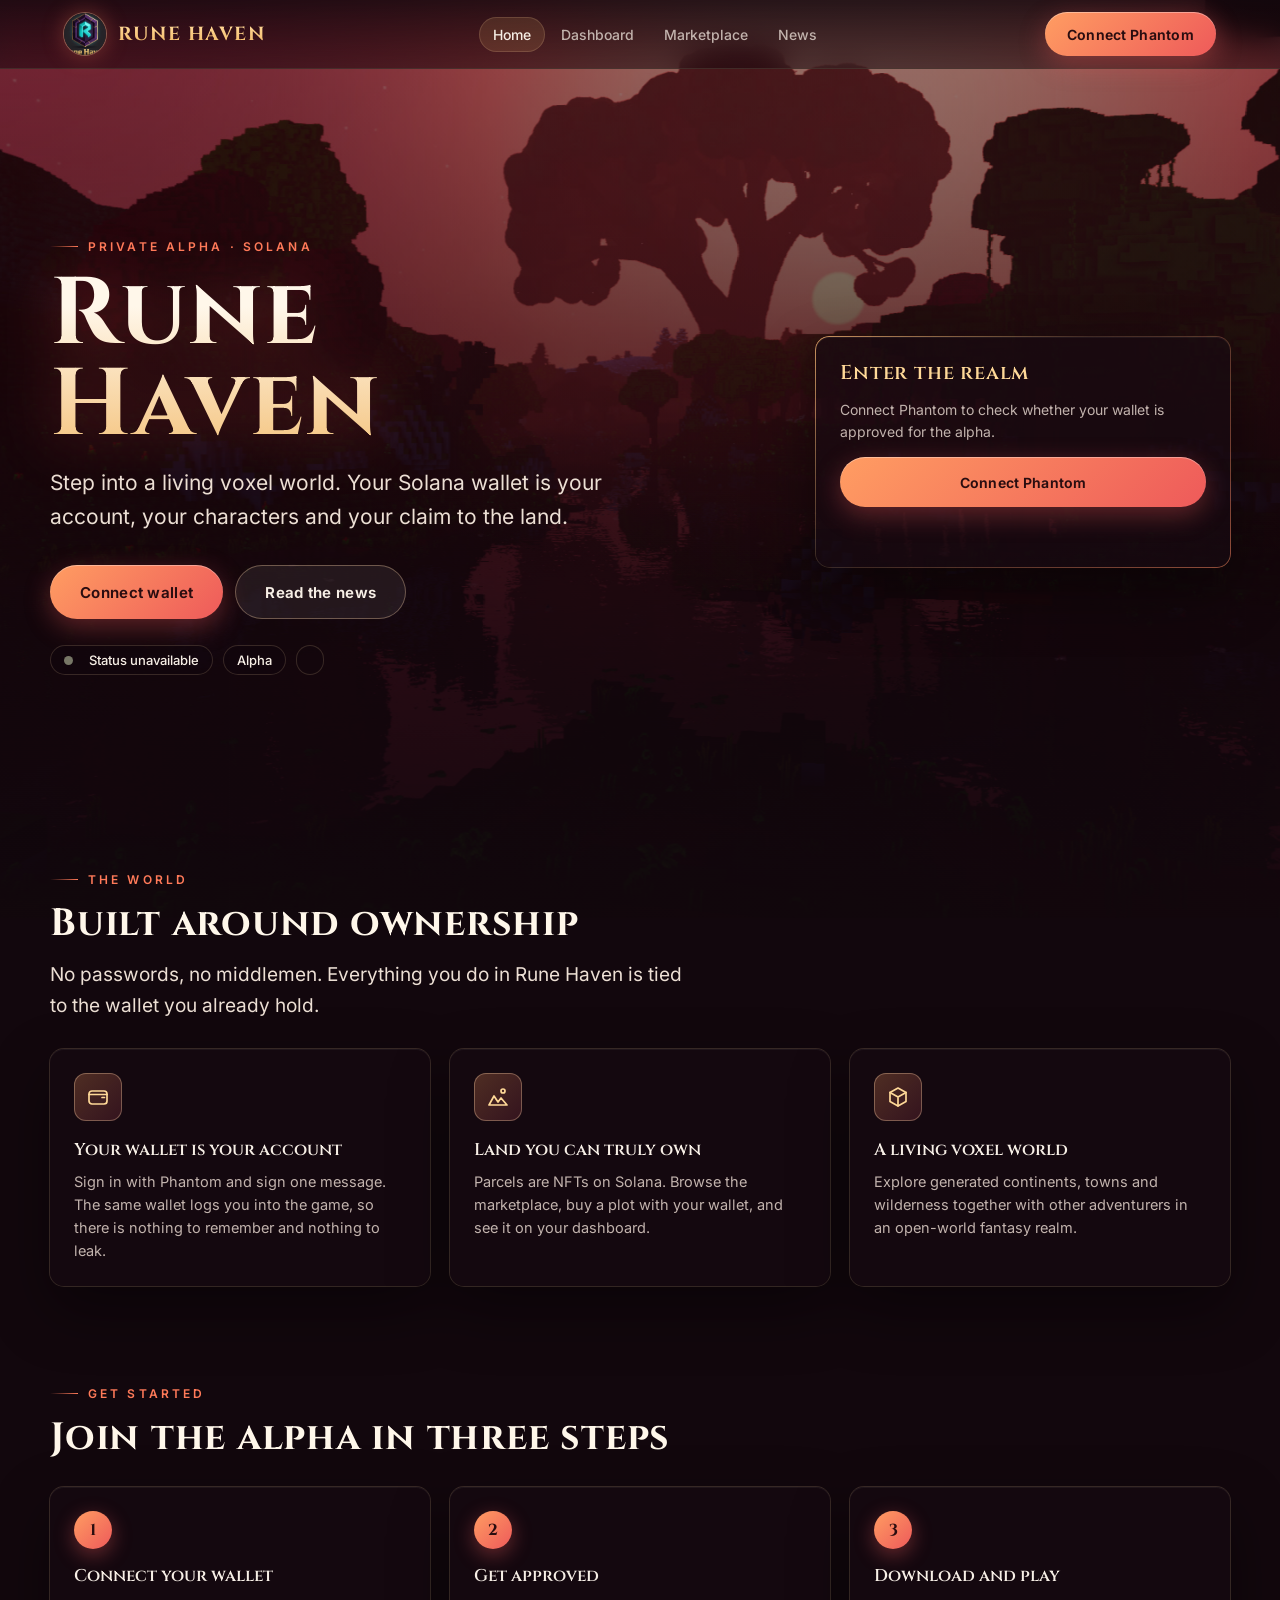
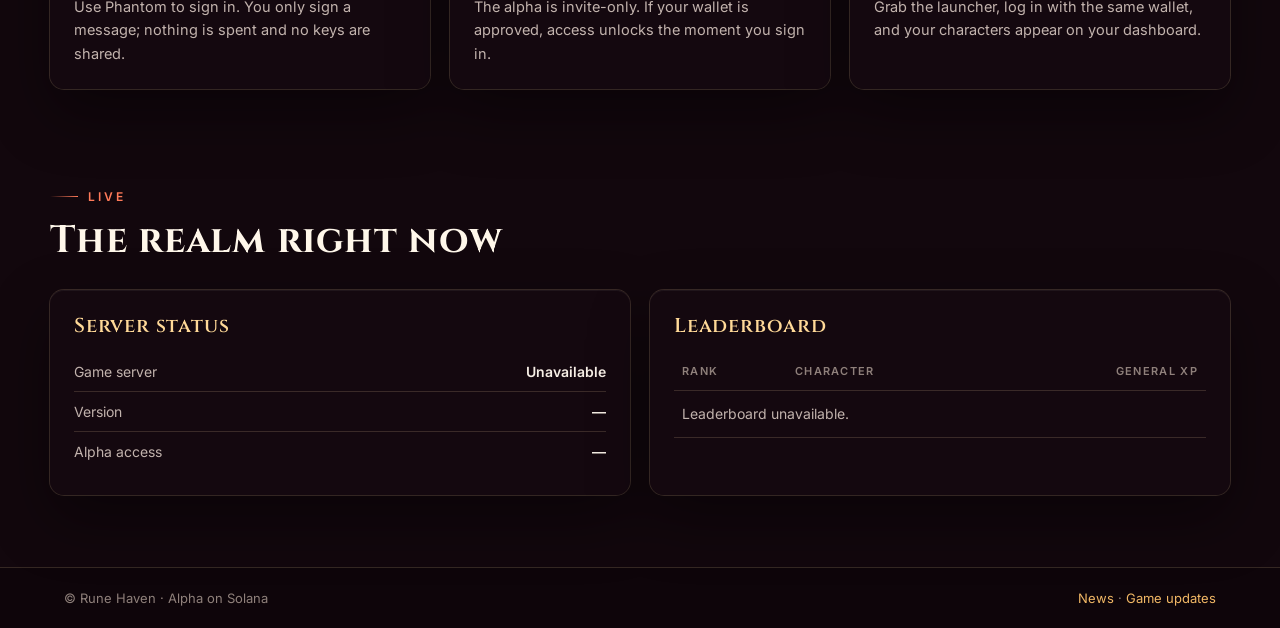
==== commit 99320fdb: "Redesign: Cinzel/Inter typography, art-forward hero, glass UI, ember effect, cache headers" ====
--- a/index.html
+++ b/index.html
@@ -3,9 +3,12 @@
 <head>
 <meta charset="utf-8">
 <meta name="viewport" content="width=device-width, initial-scale=1">
-<meta name="theme-color" content="#111016">
-<title>Rune Haven | Alpha</title>
-<link rel="stylesheet" href="/site.css">
+<meta name="theme-color" content="#12070d">
+<meta name="description" content="Rune Haven is a voxel fantasy world where your Solana wallet is your account. Join the private alpha.">
+<title>Rune Haven | Private Alpha</title>
+<link rel="preload" href="/assets/fonts/cinzel.woff2" as="font" type="font/woff2" crossorigin>
+<link rel="preload" href="/assets/fonts/inter.woff2" as="font" type="font/woff2" crossorigin>
+<link rel="stylesheet" href="/site.css?v=20261007a">
 </head>
 <body>
 <div class="world" aria-hidden="true"></div>
@@ -14,36 +17,85 @@
   <main class="wrap">
     <section class="hero">
       <div>
-        <p class="eyebrow">Private alpha</p>
-        <h1>Rune Haven<br>Alpha</h1>
-        <p class="lead" id="lead">Rune Haven Alpha is invite-only. Sign in with your Solana wallet to check access.</p>
-        <p class="muted" style="max-width:500px;margin-top:28px;padding-left:18px;border-left:2px solid var(--gold)">Your wallet address is your alpha ID and your in-game account. A one-time signature proves ownership; your private key never leaves your wallet.</p>
+        <p class="eyebrow">Private alpha · Solana</p>
+        <h1>Rune<br>Haven</h1>
+        <p class="lead" id="lead">Step into a living voxel world. Your Solana wallet is your account, your characters and your claim to the land.</p>
+        <div class="cta" id="cta"></div>
+        <div class="chips">
+          <span class="badge"><span class="dot" id="st-dot"></span><span id="st-online">Checking server…</span></span>
+          <span class="badge" id="st-alpha">Alpha</span>
+          <span class="badge" id="st-version" hidden></span>
+        </div>
       </div>
-      <div class="card" id="access-card">
+      <div class="card glow" id="access-card">
         <h2>Enter the realm</h2>
         <div id="access-body"></div>
         <p class="msg" id="msg" role="status" aria-live="polite"></p>
       </div>
     </section>
-    <section class="grid">
-      <div class="card">
-        <h2>Server status</h2>
-        <div class="stat"><span>Game server</span><strong id="st-online">Checking…</strong></div>
-        <div class="stat"><span>Version</span><strong id="st-version">—</strong></div>
-        <div class="stat"><span>Alpha access</span><strong id="st-alpha">—</strong></div>
+
+    <section class="section" aria-labelledby="why">
+      <div class="section-head">
+        <p class="eyebrow">The world</p>
+        <h2 id="why">Built around ownership</h2>
+        <p class="lead">No passwords, no middlemen. Everything you do in Rune Haven is tied to the wallet you already hold.</p>
       </div>
-      <div class="card">
-        <h2>Leaderboard</h2>
-        <table aria-label="Top players by General XP">
-          <thead><tr><th>#</th><th>Character</th><th class="num">General XP</th></tr></thead>
-          <tbody id="board"><tr><td colspan="3" class="muted">Loading…</td></tr></tbody>
-        </table>
+      <div class="features">
+        <article class="card lift feature">
+          <div class="icon" aria-hidden="true"><svg viewBox="0 0 24 24" fill="none" stroke="currentColor" stroke-width="1.7" stroke-linecap="round" stroke-linejoin="round"><rect x="3" y="6" width="18" height="13" rx="3"/><path d="M16 12.5h2.5"/><path d="M3 9.5h18"/></svg></div>
+          <h3>Your wallet is your account</h3>
+          <p>Sign in with Phantom and sign one message. The same wallet logs you into the game, so there is nothing to remember and nothing to leak.</p>
+        </article>
+        <article class="card lift feature">
+          <div class="icon" aria-hidden="true"><svg viewBox="0 0 24 24" fill="none" stroke="currentColor" stroke-width="1.7" stroke-linecap="round" stroke-linejoin="round"><path d="M3 20l5-9 4 6 3-4 6 7z"/><circle cx="17" cy="6" r="2"/></svg></div>
+          <h3>Land you can truly own</h3>
+          <p>Parcels are NFTs on Solana. Browse the marketplace, buy a plot with your wallet, and see it on your dashboard.</p>
+        </article>
+        <article class="card lift feature">
+          <div class="icon" aria-hidden="true"><svg viewBox="0 0 24 24" fill="none" stroke="currentColor" stroke-width="1.7" stroke-linecap="round" stroke-linejoin="round"><path d="M12 3l8 4.5v9L12 21l-8-4.5v-9z"/><path d="M12 12l8-4.5M12 12L4 7.5M12 12v9"/></svg></div>
+          <h3>A living voxel world</h3>
+          <p>Explore generated continents, towns and wilderness together with other adventurers in an open-world fantasy realm.</p>
+        </article>
+      </div>
+    </section>
+
+    <section class="section" aria-labelledby="join">
+      <div class="section-head">
+        <p class="eyebrow">Get started</p>
+        <h2 id="join">Join the alpha in three steps</h2>
+      </div>
+      <div class="steps">
+        <div class="card step"><h3>Connect your wallet</h3><p>Use Phantom to sign in. You only sign a message; nothing is spent and no keys are shared.</p></div>
+        <div class="card step"><h3>Get approved</h3><p>The alpha is invite-only. If your wallet is approved, access unlocks the moment you sign in.</p></div>
+        <div class="card step"><h3>Download and play</h3><p>Grab the launcher, log in with the same wallet, and your characters appear on your dashboard.</p></div>
+      </div>
+    </section>
+
+    <section class="section" aria-labelledby="live">
+      <div class="section-head">
+        <p class="eyebrow">Live</p>
+        <h2 id="live">The realm right now</h2>
+      </div>
+      <div class="grid" style="margin-top:0">
+        <div class="card">
+          <h2>Server status</h2>
+          <div class="stat"><span>Game server</span><strong id="s-online">Checking…</strong></div>
+          <div class="stat"><span>Version</span><strong id="s-version">—</strong></div>
+          <div class="stat"><span>Alpha access</span><strong id="s-alpha">—</strong></div>
+        </div>
+        <div class="card">
+          <h2>Leaderboard</h2>
+          <table aria-label="Top players by General XP">
+            <thead><tr><th>Rank</th><th>Character</th><th class="num">General XP</th></tr></thead>
+            <tbody id="board"><tr><td colspan="3" class="muted">Loading…</td></tr></tbody>
+          </table>
+        </div>
       </div>
     </section>
   </main>
   <footer class="bottom" id="bottom"></footer>
 </div>
-<script src="/site.js"></script>
+<script src="/site.js?v=20261007a"></script>
 <script>
   const { $, esc, api, session, shell, signIn, setMsg } = RH;
   shell("/");
@@ -52,35 +104,48 @@
   const launcher = /mac/i.test(platform) ? "Rune.Haven-macos-aarch64.dmg" : "Rune.Haven.Setup.exe";
   const launcherUrl = `https://github.com/tylerjgoodhue1995/Spaceship/releases/latest/download/${launcher}`;
 
+  async function connect(button) {
+    button.disabled = true;
+    setMsg($("#msg"), "Approve the sign-in request in Phantom…");
+    try { await signIn(); location.reload(); } catch (error) { setMsg($("#msg"), error.message, "error"); button.disabled = false; }
+  }
+
   function renderAccess() {
     const s = session();
     const body = $("#access-body");
+    const cta = $("#cta");
     if (!s) {
       body.innerHTML = '<p class="muted">Connect Phantom to check whether your wallet is approved for the alpha.</p><button class="btn block" id="connect" type="button">Connect Phantom</button>';
-      $("#connect").addEventListener("click", async (event) => {
-        event.target.disabled = true;
-        setMsg($("#msg"), "Approve the sign-in request in Phantom…");
-        try { await signIn(); location.reload(); } catch (error) { setMsg($("#msg"), error.message, "error"); event.target.disabled = false; }
-      });
+      cta.innerHTML = '<button class="btn lg" id="cta-connect" type="button">Connect wallet</button><a class="btn quiet lg" href="/news.html">Read the news</a>';
+      $("#connect").addEventListener("click", (e) => connect(e.currentTarget));
+      $("#cta-connect").addEventListener("click", (e) => connect(e.currentTarget));
     } else if (s.alpha_access) {
-      body.innerHTML = `<p class="muted">Signed in as <code>${esc(RH.short(s.wallet))}</code>. You are approved for the alpha.</p><a class="btn gold block" href="${launcherUrl}" download="${launcher}">Download launcher</a><a class="btn quiet block" style="margin-top:10px" href="/dashboard.html">Open dashboard</a>`;
+      body.innerHTML = `<p class="muted">Signed in as <code class="wallet">${esc(RH.short(s.wallet))}</code>. You are approved for the alpha.</p><a class="btn gold block" href="${launcherUrl}" download="${launcher}">Download launcher</a><a class="btn quiet block" style="margin-top:10px" href="/dashboard.html">Open dashboard</a>`;
+      cta.innerHTML = `<a class="btn gold lg" href="${launcherUrl}" download="${launcher}">Download launcher</a><a class="btn quiet lg" href="/dashboard.html">Your dashboard</a>`;
       setMsg($("#msg"), "Wallet verified. Alpha access granted.", "ok");
     } else {
-      body.innerHTML = `<p class="muted">Signed in as <code>${esc(RH.short(s.wallet))}</code>.</p>`;
-      setMsg($("#msg"), "This wallet is not on the alpha access list.", "error");
+      body.innerHTML = `<p class="muted">Signed in as <code class="wallet">${esc(RH.short(s.wallet))}</code>.</p>`;
+      cta.innerHTML = '<a class="btn quiet lg" href="/news.html">Read the news</a>';
+      setMsg($("#msg"), "This wallet is not on the alpha access list yet.", "error");
     }
   }
 
   async function loadStatus() {
     try {
       const s = await api("/api/v1/status", { auth: false });
-      $("#st-online").innerHTML = `<span class="dot ${s.online ? "on" : "off"}"></span>${s.online ? "Online" : "Offline"}`;
-      $("#st-version").textContent = s.version;
-      $("#st-alpha").textContent = s.alpha_open ? "Open alpha" : "Invite-only";
-      $("#lead").textContent = s.alpha_open
-        ? "Alpha access is open. Connect your Solana wallet to enter Rune Haven."
-        : "Rune Haven Alpha is invite-only. Sign in with your Solana wallet to check access.";
-    } catch { $("#st-online").textContent = "Unavailable"; }
+      const mode = s.alpha_open ? "Open alpha" : "Invite-only alpha";
+      $("#st-dot").className = `dot ${s.online ? "on" : "off"}`;
+      $("#st-online").textContent = s.online ? "Server online" : "Server offline";
+      $("#st-alpha").textContent = mode;
+      $("#st-version").textContent = `v${s.version}`;
+      $("#st-version").hidden = false;
+      $("#s-online").innerHTML = `<span class="dot ${s.online ? "on" : "off"}"></span>${s.online ? "Online" : "Offline"}`;
+      $("#s-version").textContent = s.version;
+      $("#s-alpha").textContent = mode;
+    } catch {
+      $("#st-online").textContent = "Status unavailable";
+      $("#s-online").textContent = "Unavailable";
+    }
   }
 
   async function loadBoard() {
@@ -88,8 +153,8 @@
     try {
       const { players } = await api("/api/v1/leaderboard", { auth: false });
       body.innerHTML = players.length
-        ? players.map((p, i) => `<tr><td>${i + 1}</td><td>${esc(p.name)}</td><td class="num">${Number(p.general_xp).toLocaleString()}</td></tr>`).join("")
-        : '<tr><td colspan="3" class="muted">No characters yet.</td></tr>';
+        ? players.map((p, i) => `<tr><td><span class="rank${i < 3 ? ` r${i + 1}` : ""}">${i + 1}</span></td><td>${esc(p.name)}</td><td class="num">${Number(p.general_xp).toLocaleString()}</td></tr>`).join("")
+        : '<tr><td colspan="3" class="muted">No adventurers yet. Be the first.</td></tr>';
     } catch { body.innerHTML = '<tr><td colspan="3" class="muted">Leaderboard unavailable.</td></tr>'; }
   }
 
--- a/site.css
+++ b/site.css
@@ -1,88 +1,198 @@
+@font-face { font-family: "Cinzel"; font-style: normal; font-weight: 500 700; font-display: swap; src: url("/assets/fonts/cinzel.woff2") format("woff2"); }
+@font-face { font-family: "Inter"; font-style: normal; font-weight: 400 700; font-display: swap; src: url("/assets/fonts/inter.woff2") format("woff2"); }
+
 :root {
   color-scheme: dark;
-  --ink: #f5efe3;
-  --muted: #b7b1ab;
-  --gold: #e4bd70;
-  --teal: #59d7c5;
-  --line: rgba(236, 216, 174, .22);
-  --panel: rgba(17, 16, 22, .84);
-  --serif: "Iowan Old Style", "Palatino Linotype", Georgia, serif;
-  --sans: system-ui, sans-serif;
-  font-family: var(--serif);
-  background: #111016;
+  --bg: #12070d;
+  --ink: #f7efe6;
+  --muted: #c2b3ad;
+  --dim: #8f807b;
+  --gold: #f2b866;
+  --gold-hi: #ffd998;
+  --ember: #ff7a59;
+  --rose: #e8506a;
+  --moss: #7fd8a0;
+  --line: rgba(255, 214, 170, .16);
+  --line-hi: rgba(255, 214, 170, .34);
+  --glass: rgba(24, 11, 18, .62);
+  --glass-hi: rgba(36, 17, 26, .78);
+  --serif: "Cinzel", "Iowan Old Style", Georgia, serif;
+  --sans: "Inter", system-ui, -apple-system, "Segoe UI", sans-serif;
+  --radius: 14px;
+  font-family: var(--sans);
+  background: var(--bg);
   color: var(--ink);
 }
 * { box-sizing: border-box; }
-body { margin: 0; min-height: 100vh; background: #111016; }
-a { color: var(--gold); }
-.world {
-  position: fixed; inset: 0; z-index: -1;
-  background-image: linear-gradient(90deg, rgba(13,12,18,.94) 0%, rgba(13,12,18,.72) 55%, rgba(13,12,18,.4) 100%), linear-gradient(0deg, rgba(13,12,18,.7), transparent 55%), url("/assets/runehaven-world.jpg");
-  background-size: cover; background-position: center 56%;
-}
+html { scroll-behavior: smooth; }
+body { margin: 0; min-height: 100vh; font: 16px/1.6 var(--sans); -webkit-font-smoothing: antialiased; }
+a { color: var(--gold); text-underline-offset: 3px; }
+a:hover { color: var(--gold-hi); }
+::selection { background: rgba(255, 122, 89, .4); }
+:focus-visible { outline: 2px solid var(--gold); outline-offset: 2px; border-radius: 4px; }
+
+/* Backdrop: the game art, lit from the sunset, with embers drifting up */
+.world { position: fixed; inset: 0; z-index: -2; background: url("/assets/runehaven-world.jpg") center 38% / cover no-repeat; transform: scale(1.04); animation: drift 40s ease-in-out infinite alternate; }
+.world::after { content: ""; position: absolute; inset: 0; background:
+  radial-gradient(120% 80% at 70% 18%, rgba(255, 130, 110, .08), transparent 60%),
+  linear-gradient(180deg, rgba(18, 7, 13, .42) 0%, rgba(18, 7, 13, .72) 48%, rgba(18, 7, 13, .94) 100%); }
+.embers { position: fixed; inset: 0; z-index: -1; overflow: hidden; pointer-events: none; }
+.embers i { position: absolute; bottom: -12px; width: var(--s); height: var(--s); border-radius: 50%; background: radial-gradient(circle, #ffd9a0, rgba(255, 122, 89, 0) 70%); opacity: 0; animation: rise var(--d) linear var(--delay) infinite; }
+@keyframes rise { 0% { transform: translate(0, 0); opacity: 0; } 12% { opacity: .85; } 100% { transform: translate(var(--x), -105vh); opacity: 0; } }
+@keyframes drift { from { transform: scale(1.04) translate3d(0, 0, 0); } to { transform: scale(1.1) translate3d(-1.2%, -1%, 0); } }
+@keyframes fade-up { from { opacity: 0; transform: translateY(14px); } to { opacity: 1; transform: none; } }
+
 .shell { min-height: 100vh; display: flex; flex-direction: column; }
+
+/* Header */
 header.top {
-  display: flex; align-items: center; justify-content: space-between; gap: 20px; flex-wrap: wrap;
-  padding: 16px clamp(18px, 5vw, 76px);
-  border-bottom: 1px solid rgba(240,221,186,.12); background: rgba(12,11,16,.55); backdrop-filter: blur(10px);
+  position: sticky; top: 0; z-index: 20; display: flex; align-items: center; justify-content: space-between; gap: 18px; flex-wrap: wrap;
+  padding: 12px clamp(18px, 5vw, 72px);
+  background: linear-gradient(180deg, rgba(18, 7, 13, .86), rgba(18, 7, 13, .55)); backdrop-filter: blur(14px) saturate(1.3);
+  border-bottom: 1px solid var(--line);
 }
 .brand { display: flex; align-items: center; gap: 12px; text-decoration: none; }
-.brand img { width: 44px; height: 44px; object-fit: cover; border-radius: 50%; box-shadow: 0 0 24px rgba(42,217,204,.18); }
-.brand-title { font-size: 19px; font-weight: 700; color: var(--gold); }
-nav.links { display: flex; gap: 6px; flex-wrap: wrap; font-family: var(--sans); }
-nav.links a { padding: 8px 12px; border-radius: 5px; color: #d9d0c2; font-size: 13px; text-decoration: none; letter-spacing: .03em; }
-nav.links a:hover { background: rgba(255,255,255,.06); }
-nav.links a[aria-current="page"] { color: #fff; background: rgba(89,215,197,.14); }
-.account { display: flex; align-items: center; gap: 10px; font: 12px var(--sans); color: var(--muted); }
-.account code { color: var(--ink); }
-.wrap { width: min(100% - 36px, 1190px); margin: 0 auto; padding: clamp(28px, 5vh, 56px) 0; flex: 1; }
-h1 { margin: 0 0 8px; color: #fff8eb; font-size: clamp(34px, 5vw, 58px); font-weight: 600; line-height: 1.02; }
-h2 { margin: 0 0 14px; color: var(--gold); font-size: 22px; font-weight: 600; }
-.eyebrow { margin: 0 0 14px; color: var(--teal); font: 12px var(--sans); letter-spacing: .22em; text-transform: uppercase; }
-.lead { max-width: 620px; margin: 14px 0 0; color: #e2d9cc; font-size: clamp(16px, 2vw, 20px); line-height: 1.55; }
-.grid { display: grid; gap: 18px; grid-template-columns: repeat(auto-fit, minmax(300px, 1fr)); margin-top: 26px; }
-.hero { display: grid; gap: clamp(28px, 6vw, 80px); grid-template-columns: minmax(0, 1.2fr) minmax(300px, .8fr); align-items: center; }
-.card { border: 1px solid var(--line); border-radius: 8px; background: var(--panel); padding: 22px; backdrop-filter: blur(14px); box-shadow: 0 18px 50px rgba(0,0,0,.3); }
+.brand img { width: 42px; height: 42px; border-radius: 50%; object-fit: cover; box-shadow: 0 0 0 1px var(--line-hi), 0 0 22px rgba(255, 122, 89, .35); }
+.brand-title { font: 700 19px/1 var(--serif); letter-spacing: .08em; text-transform: uppercase; background: linear-gradient(180deg, var(--gold-hi), var(--gold)); -webkit-background-clip: text; background-clip: text; color: transparent; }
+nav.links { display: flex; gap: 2px; flex-wrap: wrap; }
+nav.links a { position: relative; padding: 9px 14px; border-radius: 999px; color: var(--muted); font: 500 14px var(--sans); text-decoration: none; transition: color .15s, background .15s; }
+nav.links a:hover { color: var(--ink); background: rgba(255, 255, 255, .06); }
+nav.links a[aria-current="page"] { color: var(--ink); background: rgba(242, 184, 102, .14); box-shadow: inset 0 0 0 1px var(--line); }
+.account { display: flex; align-items: center; gap: 10px; color: var(--muted); font: 500 13px var(--sans); }
+.account code { padding: 6px 12px; border-radius: 999px; background: rgba(255, 255, 255, .06); box-shadow: inset 0 0 0 1px var(--line); color: var(--ink); font: 500 12px ui-monospace, monospace; }
+
+/* Layout */
+.wrap { width: min(100% - 40px, 1180px); margin: 0 auto; padding: clamp(36px, 7vh, 76px) 0 clamp(48px, 8vh, 96px); flex: 1; animation: fade-up .6s ease-out both; }
+.eyebrow { display: inline-flex; align-items: center; gap: 10px; margin: 0 0 16px; color: var(--ember); font: 600 12px var(--sans); letter-spacing: .26em; text-transform: uppercase; }
+.eyebrow::before { content: ""; width: 28px; height: 1px; background: linear-gradient(90deg, transparent, var(--ember)); }
+h1 { margin: 0 0 10px; font: 700 clamp(38px, 6vw, 68px)/1.02 var(--serif); letter-spacing: .02em; color: #fff7ea; text-shadow: 0 2px 30px rgba(255, 90, 80, .35); }
+h2 { margin: 0 0 14px; font: 600 20px/1.2 var(--serif); letter-spacing: .04em; color: var(--gold-hi); }
+h3 { margin: 0 0 8px; font: 600 17px/1.3 var(--serif); color: var(--ink); }
+.lead { max-width: 640px; margin: 14px 0 0; color: #ecdfd4; font-size: clamp(16px, 1.8vw, 19px); line-height: 1.65; }
+.muted { color: var(--muted); font-size: 14px; line-height: 1.6; }
+.grid { display: grid; gap: 20px; grid-template-columns: repeat(auto-fit, minmax(300px, 1fr)); margin-top: 28px; }
+.cols { display: grid; gap: 20px; grid-template-columns: repeat(auto-fit, minmax(260px, 1fr)); }
+
+/* Surfaces */
+.card { position: relative; padding: 24px; border-radius: var(--radius); background: var(--glass); backdrop-filter: blur(16px) saturate(1.25); box-shadow: 0 1px 0 rgba(255, 255, 255, .05) inset, 0 0 0 1px var(--line), 0 24px 60px rgba(0, 0, 0, .42); transition: box-shadow .2s, transform .2s; }
 .card.wide { grid-column: 1 / -1; }
-.muted { color: var(--muted); font: 13px/1.55 var(--sans); }
+.card.lift:hover { transform: translateY(-3px); box-shadow: 0 1px 0 rgba(255, 255, 255, .06) inset, 0 0 0 1px var(--line-hi), 0 30px 70px rgba(0, 0, 0, .5); }
+.card.glow::before { content: ""; position: absolute; inset: -1px; border-radius: inherit; padding: 1px; background: linear-gradient(140deg, rgba(255, 190, 120, .7), rgba(232, 80, 106, .0) 40%, rgba(255, 122, 89, .45)); -webkit-mask: linear-gradient(#000 0 0) content-box, linear-gradient(#000 0 0); -webkit-mask-composite: xor; mask-composite: exclude; pointer-events: none; }
+
+/* Buttons */
 .btn {
-  display: inline-flex; justify-content: center; align-items: center; min-height: 42px; padding: 0 18px;
-  border: 1px solid rgba(108,230,214,.5); border-radius: 5px; background: linear-gradient(110deg, #197d79, #286e7c);
-  color: #fff; font: 650 14px var(--sans); text-decoration: none; cursor: pointer; transition: filter .16s, transform .16s;
+  display: inline-flex; justify-content: center; align-items: center; gap: 8px; min-height: 44px; padding: 0 22px; border: 0; border-radius: 999px;
+  background: linear-gradient(135deg, #ff9d62, #ee5a5a); color: #2a0d10; font: 650 14px var(--sans); letter-spacing: .02em; text-decoration: none; cursor: pointer;
+  box-shadow: 0 8px 26px rgba(238, 90, 90, .35), inset 0 1px 0 rgba(255, 255, 255, .35); transition: transform .15s, box-shadow .15s, filter .15s;
 }
-.btn:hover { filter: brightness(1.12); transform: translateY(-1px); }
-.btn:disabled { opacity: .6; cursor: progress; transform: none; }
-.btn.block { width: 100%; min-height: 48px; }
-.btn.gold { background: linear-gradient(110deg, #8a6024, #715129); border-color: rgba(228,189,112,.55); }
-.btn.quiet { background: rgba(255,255,255,.06); border-color: var(--line); }
-.msg { min-height: 20px; margin: 12px 0 0; font: 13px/1.5 var(--sans); color: #d6d0c9; }
-.msg[data-kind="error"] { color: #ffb8a7; }
-.msg[data-kind="ok"] { color: #8fe5c2; }
-.stat { display: flex; justify-content: space-between; gap: 12px; padding: 9px 0; border-bottom: 1px solid rgba(236,216,174,.1); font: 13px var(--sans); color: var(--muted); }
+.btn:hover { color: #2a0d10; transform: translateY(-2px); box-shadow: 0 12px 34px rgba(238, 90, 90, .5), inset 0 1px 0 rgba(255, 255, 255, .4); filter: brightness(1.06); }
+.btn:active { transform: translateY(0); }
+.btn:disabled { opacity: .55; cursor: progress; transform: none; }
+.btn.block { display: flex; width: 100%; min-height: 50px; }
+.btn.gold { background: linear-gradient(135deg, var(--gold-hi), #e09a45); box-shadow: 0 8px 26px rgba(242, 184, 102, .3), inset 0 1px 0 rgba(255, 255, 255, .45); }
+.btn.quiet { background: rgba(255, 255, 255, .07); color: var(--ink); box-shadow: inset 0 0 0 1px var(--line-hi); }
+.btn.quiet:hover { color: var(--ink); background: rgba(255, 255, 255, .12); box-shadow: inset 0 0 0 1px rgba(255, 214, 170, .5); }
+.btn.danger { background: linear-gradient(135deg, #c8465a, #8f2a3c); color: #fff; box-shadow: 0 6px 20px rgba(200, 70, 90, .3); }
+.btn.danger:hover { color: #fff; }
+.btn.small { min-height: 34px; padding: 0 16px; font-size: 12.5px; }
+.btn.lg { min-height: 54px; padding: 0 30px; font-size: 15px; }
+
+/* Messages and small elements */
+.msg { min-height: 22px; margin: 14px 0 0; color: var(--muted); font: 500 13.5px/1.5 var(--sans); }
+.msg[data-kind="error"] { color: #ffb3a4; }
+.msg[data-kind="ok"] { color: var(--moss); }
+.dot { display: inline-block; width: 9px; height: 9px; margin-right: 8px; border-radius: 50%; background: #776; vertical-align: middle; }
+.dot.on { background: var(--moss); box-shadow: 0 0 0 4px rgba(127, 216, 160, .18), 0 0 14px rgba(127, 216, 160, .8); animation: pulse 2.4s ease-in-out infinite; }
+.dot.off { background: var(--rose); box-shadow: 0 0 12px rgba(232, 80, 106, .6); }
+@keyframes pulse { 50% { box-shadow: 0 0 0 7px rgba(127, 216, 160, 0), 0 0 14px rgba(127, 216, 160, .8); } }
+.tag { display: inline-block; padding: 3px 10px; border-radius: 999px; background: rgba(242, 184, 102, .14); box-shadow: inset 0 0 0 1px var(--line); color: var(--gold-hi); font: 600 11px var(--sans); letter-spacing: .08em; text-transform: uppercase; }
+.badge { display: inline-flex; align-items: center; gap: 8px; padding: 7px 14px; border-radius: 999px; background: rgba(18, 7, 13, .55); box-shadow: inset 0 0 0 1px var(--line); backdrop-filter: blur(8px); color: var(--ink); font: 500 13px var(--sans); }
+.stat { display: flex; justify-content: space-between; gap: 14px; padding: 11px 0; border-bottom: 1px solid var(--line); color: var(--muted); font: 14px var(--sans); }
 .stat:last-child { border-bottom: 0; }
 .stat strong { color: var(--ink); font-weight: 600; text-align: right; overflow-wrap: anywhere; }
-.dot { display: inline-block; width: 8px; height: 8px; margin-right: 7px; border-radius: 50%; background: #777; }
-.dot.on { background: #4ad39a; box-shadow: 0 0 10px rgba(74,211,154,.7); }
-.dot.off { background: #d3685a; }
-table { width: 100%; border-collapse: collapse; font: 13px var(--sans); }
-th, td { padding: 9px 6px; text-align: left; border-bottom: 1px solid rgba(236,216,174,.1); }
-th { color: var(--muted); font-weight: 500; font-size: 11px; letter-spacing: .08em; text-transform: uppercase; }
-td.num, th.num { text-align: right; }
+code.wallet, .account code { font: 12px ui-monospace, "Cascadia Mono", monospace; }
+code.wallet { overflow-wrap: anywhere; color: var(--gold-hi); }
+.pill-ok { color: var(--moss); } .pill-no { color: #ffb3a4; }
+.kpi span { display: block; margin-bottom: 8px; color: var(--dim); font: 600 11px var(--sans); letter-spacing: .14em; text-transform: uppercase; }
+.big { font: 700 34px/1.1 var(--serif); color: #fff7ea; }
+
+/* Tables and lists */
+table { width: 100%; border-collapse: collapse; font: 14px var(--sans); }
+th, td { padding: 12px 8px; text-align: left; border-bottom: 1px solid var(--line); }
+th { color: var(--dim); font: 600 11px var(--sans); letter-spacing: .12em; text-transform: uppercase; }
+tbody tr { transition: background .15s; }
+tbody tr:hover { background: rgba(255, 255, 255, .03); }
+td.num, th.num { text-align: right; font-variant-numeric: tabular-nums; }
 .list { display: grid; gap: 10px; }
-.row { display: flex; justify-content: space-between; align-items: center; gap: 12px; padding: 12px; border: 1px solid rgba(236,216,174,.14); border-radius: 6px; background: rgba(255,255,255,.03); font: 13px var(--sans); }
-.row button.btn { min-height: 34px; padding: 0 12px; font-size: 12px; }
-.tag { display: inline-block; padding: 2px 8px; border-radius: 99px; background: rgba(228,189,112,.16); color: var(--gold); font: 11px var(--sans); letter-spacing: .06em; text-transform: uppercase; }
-.news article { padding: 20px 0; border-bottom: 1px solid var(--line); }
-.news article:last-child { border-bottom: 0; }
-.news time { color: var(--teal); font: 12px var(--sans); letter-spacing: .12em; text-transform: uppercase; }
-.news h3 { margin: 6px 0 8px; color: #fff8eb; font-size: 22px; font-weight: 600; }
-.news p { margin: 0 0 8px; color: #e2d9cc; font-size: 16px; line-height: 1.6; }
+.row { display: flex; justify-content: space-between; align-items: center; gap: 14px; padding: 14px 16px; border-radius: 10px; background: rgba(255, 255, 255, .04); box-shadow: inset 0 0 0 1px var(--line); font: 14px var(--sans); transition: background .15s, box-shadow .15s; }
+.row:hover { background: rgba(255, 255, 255, .07); box-shadow: inset 0 0 0 1px var(--line-hi); }
+.rank { display: inline-grid; place-items: center; width: 28px; height: 28px; border-radius: 50%; background: rgba(255, 255, 255, .07); font: 700 12px var(--sans); }
+.rank.r1 { background: linear-gradient(135deg, #ffe39a, #d99a2b); color: #3a2200; }
+.rank.r2 { background: linear-gradient(135deg, #f2f2f6, #a9acba); color: #25262e; }
+.rank.r3 { background: linear-gradient(135deg, #f0b48a, #b86a3a); color: #34190a; }
+.scroll { overflow-x: auto; }
+
+/* Forms */
+input.text, select.text { width: 100%; min-height: 44px; padding: 0 14px; border: 0; border-radius: 10px; background: rgba(8, 3, 7, .55); box-shadow: inset 0 0 0 1px var(--line); color: var(--ink); font: 14px var(--sans); transition: box-shadow .15s; }
+textarea { display: block; width: 100%; min-height: 130px; resize: vertical; padding: 12px 14px; border: 0; border-radius: 10px; background: rgba(8, 3, 7, .55); box-shadow: inset 0 0 0 1px var(--line); color: var(--ink); font: 13px/1.55 ui-monospace, "Cascadia Mono", monospace; }
+input.text:focus, textarea:focus { outline: none; box-shadow: inset 0 0 0 1px var(--gold), 0 0 0 4px rgba(242, 184, 102, .15); }
+input::placeholder, textarea::placeholder { color: var(--dim); }
+label.field { display: block; margin: 14px 0 7px; color: var(--dim); font: 600 11px var(--sans); letter-spacing: .12em; text-transform: uppercase; }
+.toggle { display: flex; align-items: center; gap: 10px; margin: 10px 0; font: 14px var(--sans); }
+.toggle input { width: 18px; height: 18px; accent-color: var(--ember); }
+.toolbar { display: flex; gap: 10px; flex-wrap: wrap; align-items: center; margin-bottom: 16px; }
+.toolbar .grow { flex: 1 1 220px; }
+.form-grid { display: grid; gap: 12px; grid-template-columns: 2fr 1fr 2fr auto; align-items: end; }
+.tabs { display: flex; gap: 6px; flex-wrap: wrap; margin: 26px 0 20px; padding: 5px; width: fit-content; max-width: 100%; border-radius: 999px; background: rgba(18, 7, 13, .6); box-shadow: inset 0 0 0 1px var(--line); backdrop-filter: blur(10px); }
+.tabs button { padding: 9px 20px; border: 0; border-radius: 999px; background: none; color: var(--muted); font: 500 14px var(--sans); cursor: pointer; transition: background .15s, color .15s; }
+.tabs button:hover { color: var(--ink); }
+.tabs button[aria-selected="true"] { background: linear-gradient(135deg, rgba(255, 157, 98, .9), rgba(238, 90, 90, .9)); color: #2a0d10; font-weight: 650; }
+dialog { max-width: 480px; width: calc(100% - 32px); padding: 26px; border: 0; border-radius: var(--radius); background: #1c0e16; box-shadow: 0 0 0 1px var(--line-hi), 0 40px 100px rgba(0, 0, 0, .7); color: var(--ink); }
+dialog::backdrop { background: rgba(8, 3, 7, .7); backdrop-filter: blur(4px); }
+
+/* Sign-in gating used by app pages */
 .gate { display: none; }
 .need-signin .gate { display: block; }
 .need-signin .app { display: none; }
-textarea { display: block; width: 100%; min-height: 130px; resize: vertical; padding: 10px; border: 1px solid rgba(236,216,174,.24); border-radius: 4px; background: rgba(6,8,13,.65); color: var(--ink); font: 12px/1.5 ui-monospace, monospace; }
-label.field { display: block; margin: 12px 0 7px; color: var(--muted); font: 11px var(--sans); letter-spacing: .08em; text-transform: uppercase; }
-.toggle { display: flex; align-items: center; gap: 10px; margin: 10px 0; font: 13px var(--sans); }
-.toggle input { width: 17px; height: 17px; accent-color: var(--teal); }
-footer.bottom { display: flex; justify-content: space-between; gap: 16px; flex-wrap: wrap; padding: 16px clamp(18px, 5vw, 76px); border-top: 1px solid rgba(240,221,186,.12); color: rgba(226,217,204,.72); font: 11px var(--sans); }
-@media (max-width: 800px) { .hero { grid-template-columns: 1fr; } }
+
+/* News */
+.news article { padding: 26px 0; border-bottom: 1px solid var(--line); }
+.news article:first-child { padding-top: 4px; }
+.news article:last-child { border-bottom: 0; padding-bottom: 4px; }
+.news time { color: var(--ember); font: 600 12px var(--sans); letter-spacing: .18em; text-transform: uppercase; }
+.news h3 { margin: 8px 0 10px; font: 700 26px/1.2 var(--serif); }
+.news p { margin: 0 0 10px; max-width: 70ch; color: #e6d8cd; font-size: 16.5px; line-height: 1.7; }
+
+/* Landing page */
+.hero { display: grid; gap: clamp(30px, 6vw, 84px); grid-template-columns: minmax(0, 1.25fr) minmax(320px, .75fr); align-items: center; min-height: min(72vh, 640px); }
+.hero h1 { font-size: clamp(46px, 7.4vw, 96px); line-height: .96; background: linear-gradient(180deg, #fff7ea 20%, var(--gold) 120%); -webkit-background-clip: text; background-clip: text; color: transparent; text-shadow: none; filter: drop-shadow(0 4px 30px rgba(255, 90, 80, .35)); }
+.hero .lead { font-size: clamp(17px, 2vw, 21px); }
+.cta { display: flex; gap: 12px; flex-wrap: wrap; margin-top: 30px; }
+.chips { display: flex; gap: 10px; flex-wrap: wrap; margin-top: 26px; }
+.section { margin-top: clamp(56px, 10vh, 110px); }
+.section-head { max-width: 640px; margin-bottom: 28px; }
+.section-head h2 { margin: 0 0 10px; font: 700 clamp(26px, 3.4vw, 38px)/1.1 var(--serif); color: #fff7ea; letter-spacing: .02em; }
+.features { display: grid; gap: 20px; grid-template-columns: repeat(auto-fit, minmax(260px, 1fr)); }
+.feature .icon { display: grid; place-items: center; width: 48px; height: 48px; margin-bottom: 18px; border-radius: 12px; background: linear-gradient(135deg, rgba(255, 157, 98, .25), rgba(232, 80, 106, .15)); box-shadow: inset 0 0 0 1px var(--line-hi); color: var(--gold-hi); }
+.feature .icon svg { width: 24px; height: 24px; }
+.feature p { margin: 0; color: var(--muted); font-size: 14.5px; }
+.steps { display: grid; gap: 20px; grid-template-columns: repeat(auto-fit, minmax(240px, 1fr)); counter-reset: step; }
+.step { counter-increment: step; }
+.step::before { content: counter(step); display: grid; place-items: center; width: 38px; height: 38px; margin-bottom: 16px; border-radius: 50%; background: linear-gradient(135deg, #ff9d62, #ee5a5a); color: #2a0d10; font: 700 16px var(--serif); box-shadow: 0 6px 20px rgba(238, 90, 90, .4); }
+.step p { margin: 0; color: var(--muted); font-size: 14.5px; }
+
+footer.bottom { display: flex; justify-content: space-between; gap: 16px; flex-wrap: wrap; padding: 22px clamp(18px, 5vw, 72px); border-top: 1px solid var(--line); background: rgba(12, 5, 9, .6); color: var(--dim); font: 13px var(--sans); }
+footer.bottom a { text-decoration: none; }
+
+@media (max-width: 860px) {
+  .hero { grid-template-columns: 1fr; min-height: 0; }
+  .form-grid { grid-template-columns: 1fr; }
+  header.top { padding: 10px 16px; }
+  nav.links { order: 3; width: 100%; overflow-x: auto; flex-wrap: nowrap; scrollbar-width: none; }
+  nav.links::-webkit-scrollbar { display: none; }
+  nav.links a { white-space: nowrap; }
+}
+@media (prefers-reduced-motion: reduce) {
+  *, *::before, *::after { animation-duration: .01ms !important; animation-iteration-count: 1 !important; transition-duration: .01ms !important; scroll-behavior: auto !important; }
+  .embers { display: none; }
+}
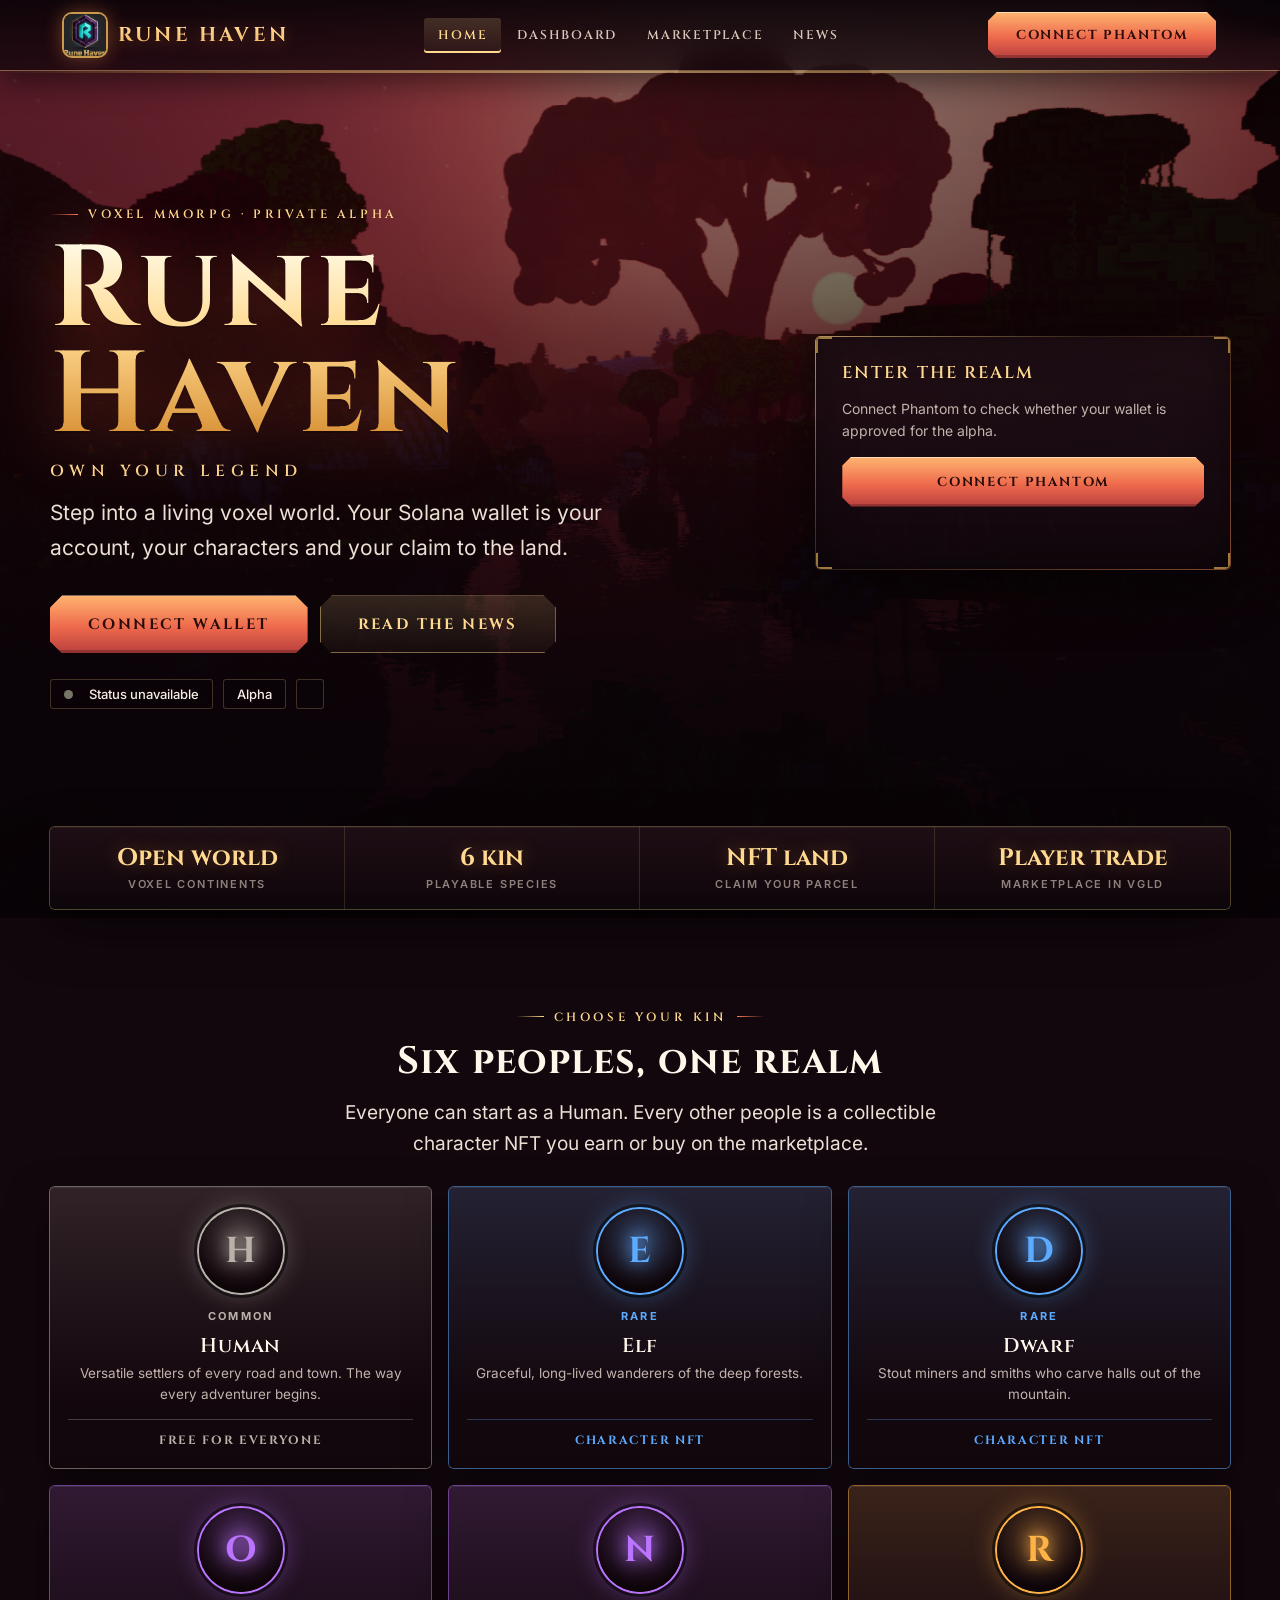
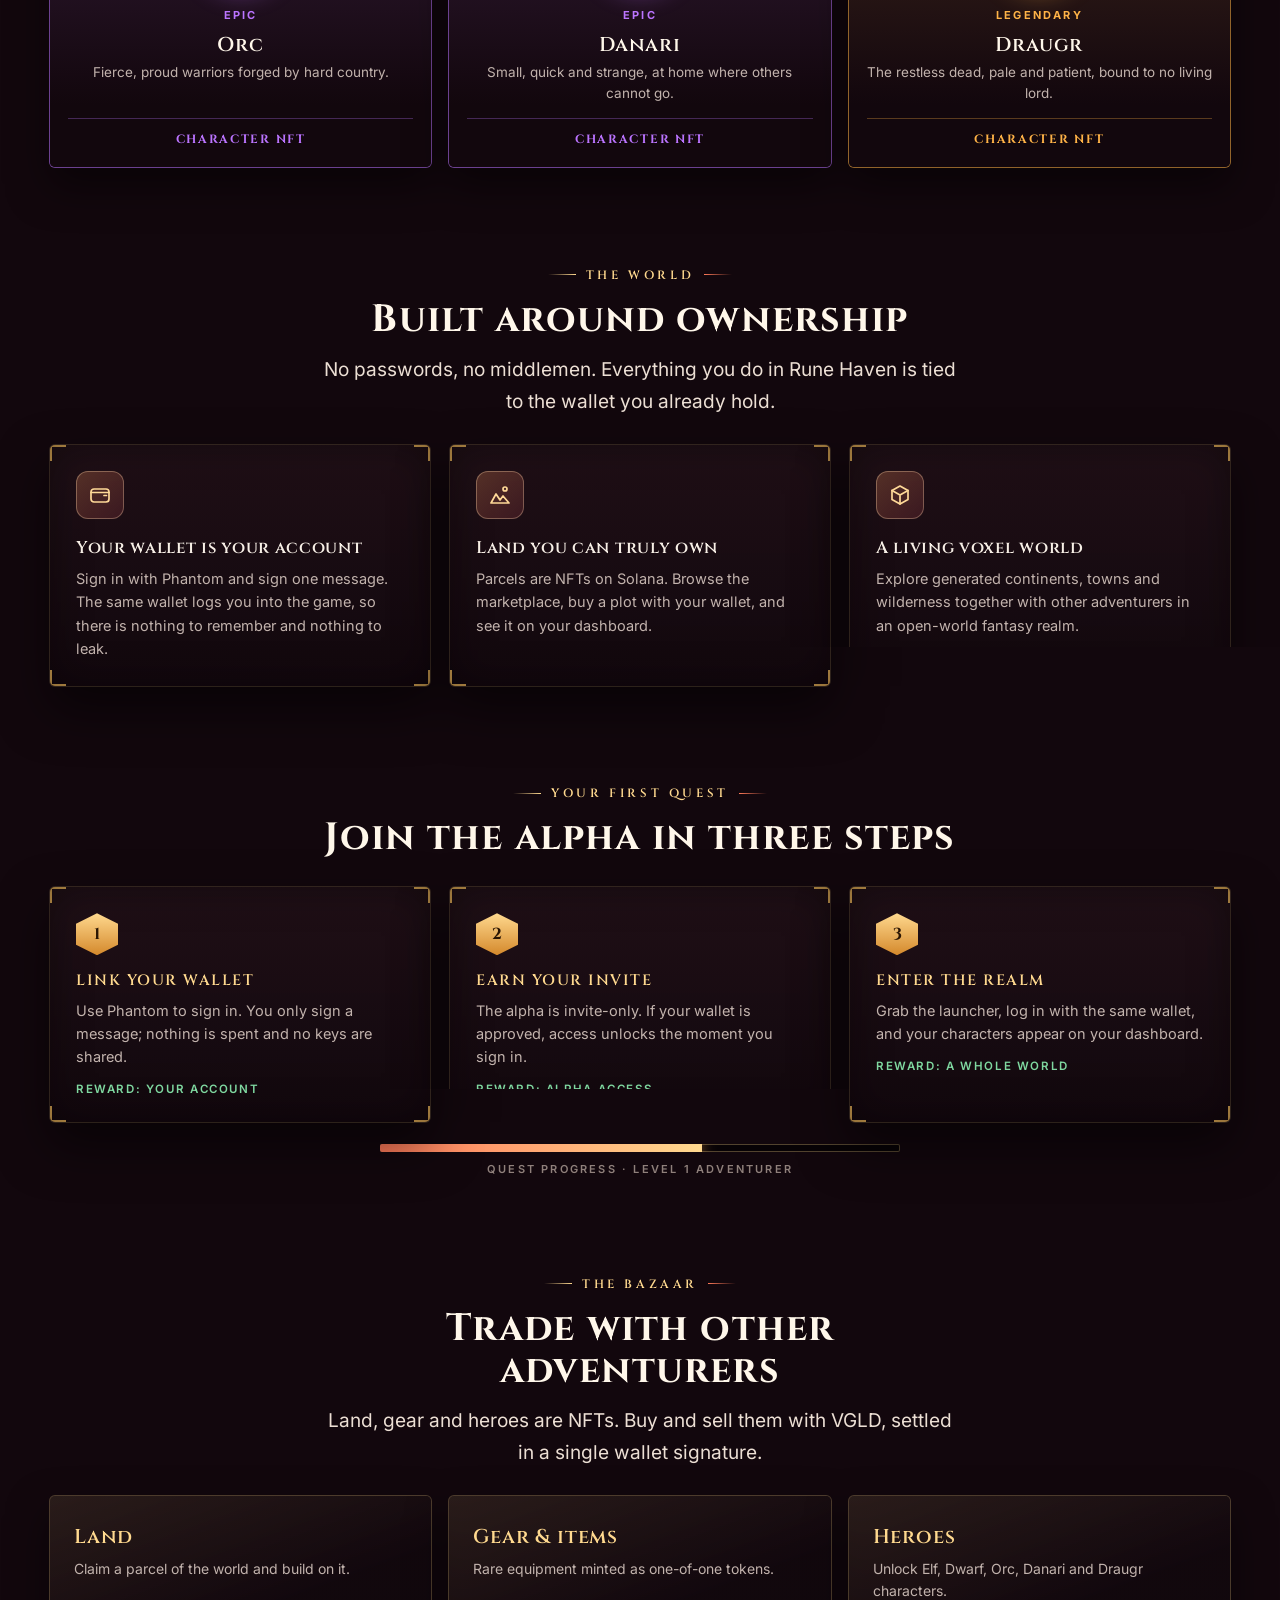
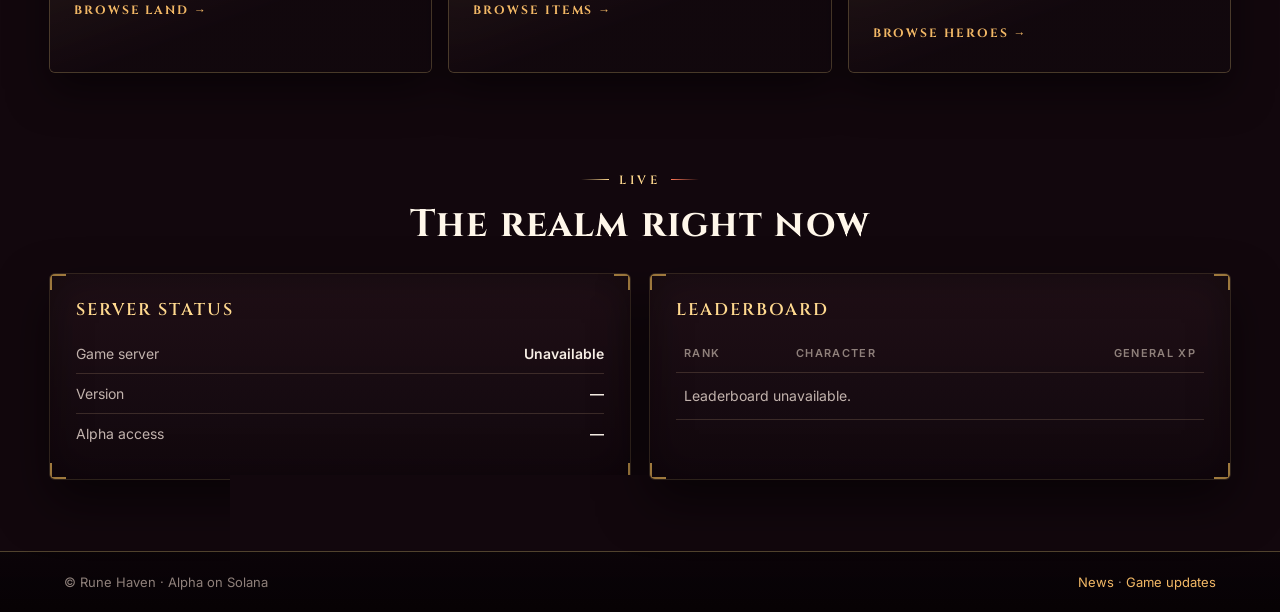
==== commit 6d72c94c: "MMORPG look: framed panels, chamfered buttons, kin rarity cards, quest steps, bazaar" ====
--- a/index.html
+++ b/index.html
@@ -8,7 +8,7 @@
 <title>Rune Haven | Private Alpha</title>
 <link rel="preload" href="/assets/fonts/cinzel.woff2" as="font" type="font/woff2" crossorigin>
 <link rel="preload" href="/assets/fonts/inter.woff2" as="font" type="font/woff2" crossorigin>
-<link rel="stylesheet" href="/site.css?v=20261007a">
+<link rel="stylesheet" href="/site.css?v=20261007d">
 </head>
 <body>
 <div class="world" aria-hidden="true"></div>
@@ -17,8 +17,9 @@
   <main class="wrap">
     <section class="hero">
       <div>
-        <p class="eyebrow">Private alpha · Solana</p>
+        <p class="eyebrow">Voxel MMORPG · Private alpha</p>
         <h1>Rune<br>Haven</h1>
+        <p class="tagline">Own your legend</p>
         <p class="lead" id="lead">Step into a living voxel world. Your Solana wallet is your account, your characters and your claim to the land.</p>
         <div class="cta" id="cta"></div>
         <div class="chips">
@@ -31,6 +32,29 @@
         <h2>Enter the realm</h2>
         <div id="access-body"></div>
         <p class="msg" id="msg" role="status" aria-live="polite"></p>
+      </div>
+    </section>
+
+    <div class="hud" aria-label="Realm at a glance">
+      <div><b>Open world</b><span>Voxel continents</span></div>
+      <div><b>6 kin</b><span>Playable species</span></div>
+      <div><b>NFT land</b><span>Claim your parcel</span></div>
+      <div><b>Player trade</b><span>Marketplace in VGLD</span></div>
+    </div>
+
+    <section class="section" aria-labelledby="kin">
+      <div class="section-head">
+        <p class="eyebrow">Choose your kin</p>
+        <h2 id="kin">Six peoples, one realm</h2>
+        <p class="lead">Everyone can start as a Human. Every other people is a collectible character NFT you earn or buy on the marketplace.</p>
+      </div>
+      <div class="kin">
+        <article class="kin-card"><div class="crest" aria-hidden="true">H</div><span class="rarity">Common</span><h3>Human</h3><p>Versatile settlers of every road and town. The way every adventurer begins.</p><span class="price">Free for everyone</span></article>
+        <article class="kin-card rare"><div class="crest" aria-hidden="true">E</div><span class="rarity">Rare</span><h3>Elf</h3><p>Graceful, long-lived wanderers of the deep forests.</p><span class="price">Character NFT</span></article>
+        <article class="kin-card rare"><div class="crest" aria-hidden="true">D</div><span class="rarity">Rare</span><h3>Dwarf</h3><p>Stout miners and smiths who carve halls out of the mountain.</p><span class="price">Character NFT</span></article>
+        <article class="kin-card epic"><div class="crest" aria-hidden="true">O</div><span class="rarity">Epic</span><h3>Orc</h3><p>Fierce, proud warriors forged by hard country.</p><span class="price">Character NFT</span></article>
+        <article class="kin-card epic"><div class="crest" aria-hidden="true">N</div><span class="rarity">Epic</span><h3>Danari</h3><p>Small, quick and strange, at home where others cannot go.</p><span class="price">Character NFT</span></article>
+        <article class="kin-card legend"><div class="crest" aria-hidden="true">R</div><span class="rarity">Legendary</span><h3>Draugr</h3><p>The restless dead, pale and patient, bound to no living lord.</p><span class="price">Character NFT</span></article>
       </div>
     </section>
 
@@ -61,13 +85,28 @@
 
     <section class="section" aria-labelledby="join">
       <div class="section-head">
-        <p class="eyebrow">Get started</p>
+        <p class="eyebrow">Your first quest</p>
         <h2 id="join">Join the alpha in three steps</h2>
       </div>
       <div class="steps">
-        <div class="card step"><h3>Connect your wallet</h3><p>Use Phantom to sign in. You only sign a message; nothing is spent and no keys are shared.</p></div>
-        <div class="card step"><h3>Get approved</h3><p>The alpha is invite-only. If your wallet is approved, access unlocks the moment you sign in.</p></div>
-        <div class="card step"><h3>Download and play</h3><p>Grab the launcher, log in with the same wallet, and your characters appear on your dashboard.</p></div>
+        <div class="card step"><h3>Link your wallet</h3><p>Use Phantom to sign in. You only sign a message; nothing is spent and no keys are shared.</p><span class="reward">Reward: your account</span></div>
+        <div class="card step"><h3>Earn your invite</h3><p>The alpha is invite-only. If your wallet is approved, access unlocks the moment you sign in.</p><span class="reward">Reward: alpha access</span></div>
+        <div class="card step"><h3>Enter the realm</h3><p>Grab the launcher, log in with the same wallet, and your characters appear on your dashboard.</p><span class="reward">Reward: a whole world</span></div>
+      </div>
+      <div class="xp" id="xp" aria-hidden="true"><i></i></div>
+      <p class="xp-label">Quest progress &middot; Level 1 adventurer</p>
+    </section>
+
+    <section class="section" aria-labelledby="bazaar">
+      <div class="section-head">
+        <p class="eyebrow">The bazaar</p>
+        <h2 id="bazaar">Trade with other adventurers</h2>
+        <p class="lead">Land, gear and heroes are NFTs. Buy and sell them with VGLD, settled in a single wallet signature.</p>
+      </div>
+      <div class="bazaar">
+        <a href="/market.html"><h3>Land</h3><p>Claim a parcel of the world and build on it.</p><span class="go">Browse land &rarr;</span></a>
+        <a href="/market.html"><h3>Gear &amp; items</h3><p>Rare equipment minted as one-of-one tokens.</p><span class="go">Browse items &rarr;</span></a>
+        <a href="/market.html"><h3>Heroes</h3><p>Unlock Elf, Dwarf, Orc, Danari and Draugr characters.</p><span class="go">Browse heroes &rarr;</span></a>
       </div>
     </section>
 
@@ -95,10 +134,11 @@
   </main>
   <footer class="bottom" id="bottom"></footer>
 </div>
-<script src="/site.js?v=20261007a"></script>
+<script src="/site.js?v=20261007d"></script>
 <script>
   const { $, esc, api, session, shell, signIn, setMsg } = RH;
   shell("/");
+  new IntersectionObserver((entries, observer) => entries.forEach((e) => { if (e.isIntersecting) { e.target.classList.add("in"); observer.unobserve(e.target); } }), { threshold: 0.1 }).observe($("#xp"));
 
   const platform = navigator.userAgentData?.platform || navigator.platform || "";
   const launcher = /mac/i.test(platform) ? "Rune.Haven-macos-aarch64.dmg" : "Rune.Haven.Setup.exe";
--- a/site.css
+++ b/site.css
@@ -196,3 +196,124 @@
   *, *::before, *::after { animation-duration: .01ms !important; animation-iteration-count: 1 !important; transition-duration: .01ms !important; scroll-behavior: auto !important; }
   .embers { display: none; }
 }
+
+/* ===== MMORPG skin: framed panels, chamfered buttons, rarity colours ===== */
+:root {
+  --common: #b9b2aa; --rare: #5cabff; --epic: #bb74ff; --legend: #ffb347;
+  --frame: #c99a4e; --frame-hi: #ffd98f;
+  --radius: 5px;
+}
+.world::after { background:
+  radial-gradient(90% 70% at 50% 30%, transparent 0%, rgba(8, 3, 6, .55) 100%),
+  linear-gradient(180deg, rgba(14, 5, 10, .30) 0%, rgba(14, 5, 10, .70) 52%, rgba(10, 4, 8, .96) 100%); }
+
+/* Header: a carved bar with a gold edge */
+header.top { border-bottom: 0; background: linear-gradient(180deg, rgba(10, 4, 8, .94), rgba(18, 7, 13, .78)); box-shadow: 0 1px 0 rgba(255, 217, 143, .38), 0 12px 30px rgba(0, 0, 0, .5); }
+header.top::after { content: ""; position: absolute; left: 0; right: 0; bottom: -3px; height: 2px; background: linear-gradient(90deg, transparent, var(--frame) 20%, var(--frame-hi) 50%, var(--frame) 80%, transparent); opacity: .55; }
+.brand img { border-radius: 8px; box-shadow: 0 0 0 2px var(--frame), 0 0 20px rgba(255, 150, 70, .45); }
+.brand-title { font-size: 20px; letter-spacing: .16em; filter: drop-shadow(0 2px 8px rgba(255, 140, 60, .35)); }
+nav.links a { border-radius: 3px; font: 600 12.5px var(--serif); letter-spacing: .14em; text-transform: uppercase; color: #d8c6b8; }
+nav.links a:hover { background: rgba(255, 217, 143, .08); color: var(--frame-hi); }
+nav.links a[aria-current="page"] { background: linear-gradient(180deg, rgba(255, 217, 143, .18), rgba(255, 217, 143, .04)); box-shadow: inset 0 -2px 0 var(--frame-hi); color: var(--frame-hi); }
+.account code { border-radius: 3px; }
+
+/* Panels: dark stone with gold corner brackets */
+.card {
+  border-radius: var(--radius); padding: 26px;
+  background:
+    linear-gradient(var(--frame), var(--frame)) top left / 16px 2px no-repeat,
+    linear-gradient(var(--frame), var(--frame)) top left / 2px 16px no-repeat,
+    linear-gradient(var(--frame), var(--frame)) top right / 16px 2px no-repeat,
+    linear-gradient(var(--frame), var(--frame)) top right / 2px 16px no-repeat,
+    linear-gradient(var(--frame), var(--frame)) bottom left / 16px 2px no-repeat,
+    linear-gradient(var(--frame), var(--frame)) bottom left / 2px 16px no-repeat,
+    linear-gradient(var(--frame), var(--frame)) bottom right / 16px 2px no-repeat,
+    linear-gradient(var(--frame), var(--frame)) bottom right / 2px 16px no-repeat,
+    linear-gradient(180deg, rgba(34, 17, 24, .82), rgba(18, 8, 14, .86));
+  box-shadow: 0 0 0 1px rgba(255, 217, 143, .14), inset 0 0 40px rgba(0, 0, 0, .35), 0 22px 50px rgba(0, 0, 0, .55);
+}
+.card.lift:hover { box-shadow: 0 0 0 1px rgba(255, 217, 143, .4), inset 0 0 40px rgba(0, 0, 0, .3), 0 28px 60px rgba(0, 0, 0, .6), 0 0 34px rgba(255, 150, 70, .16); }
+.card.glow::before { border-radius: inherit; background: linear-gradient(140deg, rgba(255, 217, 143, .6), transparent 40%, rgba(255, 130, 80, .4)); }
+h2 { font-size: 17px; letter-spacing: .12em; text-transform: uppercase; color: var(--frame-hi); }
+h3 { letter-spacing: .04em; }
+
+/* Buttons: chamfered gold plates */
+.btn {
+  --cut: 9px; border-radius: 0; min-height: 46px; padding: 0 28px;
+  clip-path: polygon(var(--cut) 0, calc(100% - var(--cut)) 0, 100% var(--cut), 100% calc(100% - var(--cut)), calc(100% - var(--cut)) 100%, var(--cut) 100%, 0 calc(100% - var(--cut)), 0 var(--cut));
+  background: linear-gradient(180deg, #ffb470 0%, #ee6a4c 55%, #b93f3f 100%); color: #2a0b0c;
+  font: 700 13px var(--serif); letter-spacing: .14em; text-transform: uppercase; box-shadow: inset 0 1px 0 rgba(255, 255, 255, .5), inset 0 -3px 0 rgba(0, 0, 0, .22);
+}
+.btn:hover { transform: translateY(-1px); filter: brightness(1.12); box-shadow: inset 0 1px 0 rgba(255, 255, 255, .55), inset 0 -3px 0 rgba(0, 0, 0, .22); }
+.btn.gold { background: linear-gradient(180deg, #fff0b8 0%, #f2b84f 55%, #b9791f 100%); }
+.btn.quiet { background: linear-gradient(180deg, rgba(255, 217, 143, .16), rgba(255, 217, 143, .04)); color: var(--frame-hi); box-shadow: inset 0 0 0 1px rgba(255, 217, 143, .45); }
+.btn.quiet:hover { color: #fff; background: linear-gradient(180deg, rgba(255, 217, 143, .26), rgba(255, 217, 143, .08)); box-shadow: inset 0 0 0 1px var(--frame-hi); }
+.btn.danger { background: linear-gradient(180deg, #e0586c, #8f2a3c); }
+.btn.small { --cut: 6px; min-height: 34px; padding: 0 18px; font-size: 11.5px; }
+.btn.lg { --cut: 12px; min-height: 58px; padding: 0 38px; font-size: 15px; letter-spacing: .16em; }
+
+.badge, .tag { border-radius: 3px; }
+.badge { background: rgba(10, 4, 8, .7); box-shadow: inset 0 0 0 1px rgba(255, 217, 143, .22); }
+.tabs { border-radius: 4px; padding: 4px; background: rgba(10, 4, 8, .72); box-shadow: inset 0 0 0 1px rgba(255, 217, 143, .22); }
+.tabs button { border-radius: 3px; font: 600 12.5px var(--serif); letter-spacing: .12em; text-transform: uppercase; }
+.tabs button[aria-selected="true"] { background: linear-gradient(180deg, #ffd98f, #d99a3b); color: #2a1604; }
+.row, input.text, select.text, textarea { border-radius: 4px; }
+dialog { border-radius: var(--radius); }
+
+/* Section headings: centred with ornaments */
+.section-head { margin-left: auto; margin-right: auto; text-align: center; }
+.section-head .lead { margin-left: auto; margin-right: auto; }
+.eyebrow { color: var(--frame-hi); font-family: var(--serif); letter-spacing: .3em; }
+.eyebrow::after { content: ""; width: 28px; height: 1px; background: linear-gradient(90deg, var(--ember), transparent); }
+.section-head .eyebrow::before { background: linear-gradient(90deg, transparent, var(--frame-hi)); }
+.section-head h2 { text-transform: none; letter-spacing: .03em; }
+.hero .eyebrow::after { display: none; }
+
+/* Hero */
+.hero h1 { font-size: clamp(54px, 9vw, 120px); letter-spacing: .04em; line-height: .92; filter: drop-shadow(0 6px 34px rgba(255, 90, 60, .45)) drop-shadow(0 2px 0 rgba(0, 0, 0, .6)); background: linear-gradient(180deg, #fffbe8 0%, #ffd98f 45%, #d4892c 100%); -webkit-background-clip: text; background-clip: text; }
+.tagline { margin: 6px 0 0; color: var(--frame-hi); font: 600 clamp(13px, 1.6vw, 16px) var(--serif); letter-spacing: .34em; text-transform: uppercase; }
+
+/* HUD strip */
+.hud { display: grid; grid-template-columns: repeat(auto-fit, minmax(170px, 1fr)); margin-top: clamp(30px, 6vh, 56px); border-radius: var(--radius); background: linear-gradient(180deg, rgba(34, 17, 24, .85), rgba(14, 6, 11, .9)); box-shadow: 0 0 0 1px rgba(255, 217, 143, .3), inset 0 1px 0 rgba(255, 255, 255, .06), 0 20px 50px rgba(0, 0, 0, .5); }
+.hud div { padding: 18px 20px; text-align: center; border-right: 1px solid rgba(255, 217, 143, .14); }
+.hud div:last-child { border-right: 0; }
+.hud b { display: block; font: 700 24px/1.1 var(--serif); color: var(--frame-hi); text-shadow: 0 0 18px rgba(255, 170, 80, .35); }
+.hud span { display: block; margin-top: 6px; color: var(--dim); font: 600 11px var(--sans); letter-spacing: .16em; text-transform: uppercase; }
+
+/* Species cards with item-rarity colours */
+.kin { display: grid; gap: 18px; grid-template-columns: repeat(auto-fit, minmax(200px, 1fr)); }
+.kin-card { --c: var(--common); position: relative; padding: 22px 18px 20px; text-align: center; border-radius: var(--radius); background: linear-gradient(180deg, color-mix(in srgb, var(--c) 14%, #1a0b12), #12070d 78%); box-shadow: 0 0 0 1px color-mix(in srgb, var(--c) 55%, transparent), inset 0 1px 0 rgba(255, 255, 255, .08), 0 18px 40px rgba(0, 0, 0, .5); transition: transform .2s, box-shadow .2s; }
+.kin-card:hover { transform: translateY(-5px); box-shadow: 0 0 0 1px var(--c), 0 0 34px color-mix(in srgb, var(--c) 40%, transparent), 0 24px 50px rgba(0, 0, 0, .55); }
+.kin-card.rare { --c: var(--rare); } .kin-card.epic { --c: var(--epic); } .kin-card.legend { --c: var(--legend); }
+.crest { display: grid; place-items: center; width: 84px; height: 84px; margin: 0 auto 16px; border-radius: 50%; background: radial-gradient(circle at 50% 35%, color-mix(in srgb, var(--c) 35%, #1a0b12), #0e0509 72%); box-shadow: 0 0 0 2px var(--c), 0 0 0 5px rgba(0, 0, 0, .55), 0 0 26px color-mix(in srgb, var(--c) 45%, transparent); color: var(--c); font: 700 36px var(--serif); text-shadow: 0 0 16px var(--c); }
+.kin-card h3 { margin: 0 0 4px; font-size: 20px; color: #fff7ea; }
+.rarity { display: inline-block; margin-bottom: 10px; color: var(--c); font: 700 11px var(--sans); letter-spacing: .2em; text-transform: uppercase; }
+.kin-card p { margin: 0; color: var(--muted); font-size: 13.5px; line-height: 1.55; }
+.kin-card .price { display: block; margin-top: 14px; padding-top: 12px; border-top: 1px solid color-mix(in srgb, var(--c) 30%, transparent); color: var(--c); font: 700 12px var(--serif); letter-spacing: .14em; text-transform: uppercase; }
+
+/* Quest-style steps with an XP bar */
+.step::before { border-radius: 4px; width: 42px; height: 42px; clip-path: polygon(50% 0, 100% 25%, 100% 75%, 50% 100%, 0 75%, 0 25%); background: linear-gradient(180deg, #ffd98f, #d4892c); color: #2a1604; box-shadow: none; }
+.step h3 { text-transform: uppercase; letter-spacing: .1em; font-size: 15px; color: var(--frame-hi); }
+.step .reward { display: block; margin-top: 14px; color: var(--moss); font: 600 11.5px var(--sans); letter-spacing: .14em; text-transform: uppercase; }
+.xp { height: 8px; margin: 22px auto 0; max-width: 520px; border-radius: 2px; background: rgba(0, 0, 0, .6); box-shadow: inset 0 0 0 1px rgba(255, 217, 143, .3); overflow: hidden; }
+.xp i { display: block; height: 100%; width: 0; background: linear-gradient(90deg, #ff7a59, #ffd98f); box-shadow: 0 0 14px rgba(255, 170, 80, .8); transition: width 1.4s cubic-bezier(.2, .8, .2, 1); }
+.xp.in i { width: 62%; }
+.xp-label { margin: 10px 0 0; text-align: center; color: var(--dim); font: 600 11px var(--sans); letter-spacing: .2em; text-transform: uppercase; }
+
+/* Marketplace teaser tiles */
+.bazaar { display: grid; gap: 18px; grid-template-columns: repeat(auto-fit, minmax(240px, 1fr)); }
+.bazaar a { display: block; padding: 28px 24px; border-radius: var(--radius); text-decoration: none; color: var(--ink); background: linear-gradient(160deg, rgba(255, 217, 143, .1), rgba(18, 8, 14, .85) 60%); box-shadow: 0 0 0 1px rgba(255, 217, 143, .25), 0 18px 40px rgba(0, 0, 0, .5); transition: transform .2s, box-shadow .2s; }
+.bazaar a:hover { transform: translateY(-4px); box-shadow: 0 0 0 1px var(--frame-hi), 0 0 30px rgba(255, 170, 80, .2), 0 24px 50px rgba(0, 0, 0, .55); }
+.bazaar h3 { margin: 0 0 8px; font-size: 20px; color: var(--frame-hi); }
+.bazaar p { margin: 0 0 16px; color: var(--muted); font-size: 14px; }
+.bazaar .go { color: var(--gold); font: 700 12px var(--serif); letter-spacing: .16em; text-transform: uppercase; }
+
+footer.bottom { background: linear-gradient(180deg, rgba(10, 4, 8, .85), rgba(6, 2, 4, .95)); border-top: 1px solid rgba(255, 217, 143, .3); }
+@media (max-width: 860px) { .hud div { border-right: 0; border-bottom: 1px solid rgba(255, 217, 143, .14); } .hud div:last-child { border-bottom: 0; } }
+
+.kin { grid-template-columns: repeat(3, 1fr); }
+.kin-card { display: flex; flex-direction: column; align-items: center; }
+.kin-card .price { margin-top: auto; align-self: stretch; }
+.kin-card p { margin-bottom: 14px; }
+@media (max-width: 860px) { .kin { grid-template-columns: repeat(2, 1fr); } }
+@media (max-width: 520px) { .kin { grid-template-columns: 1fr; } }
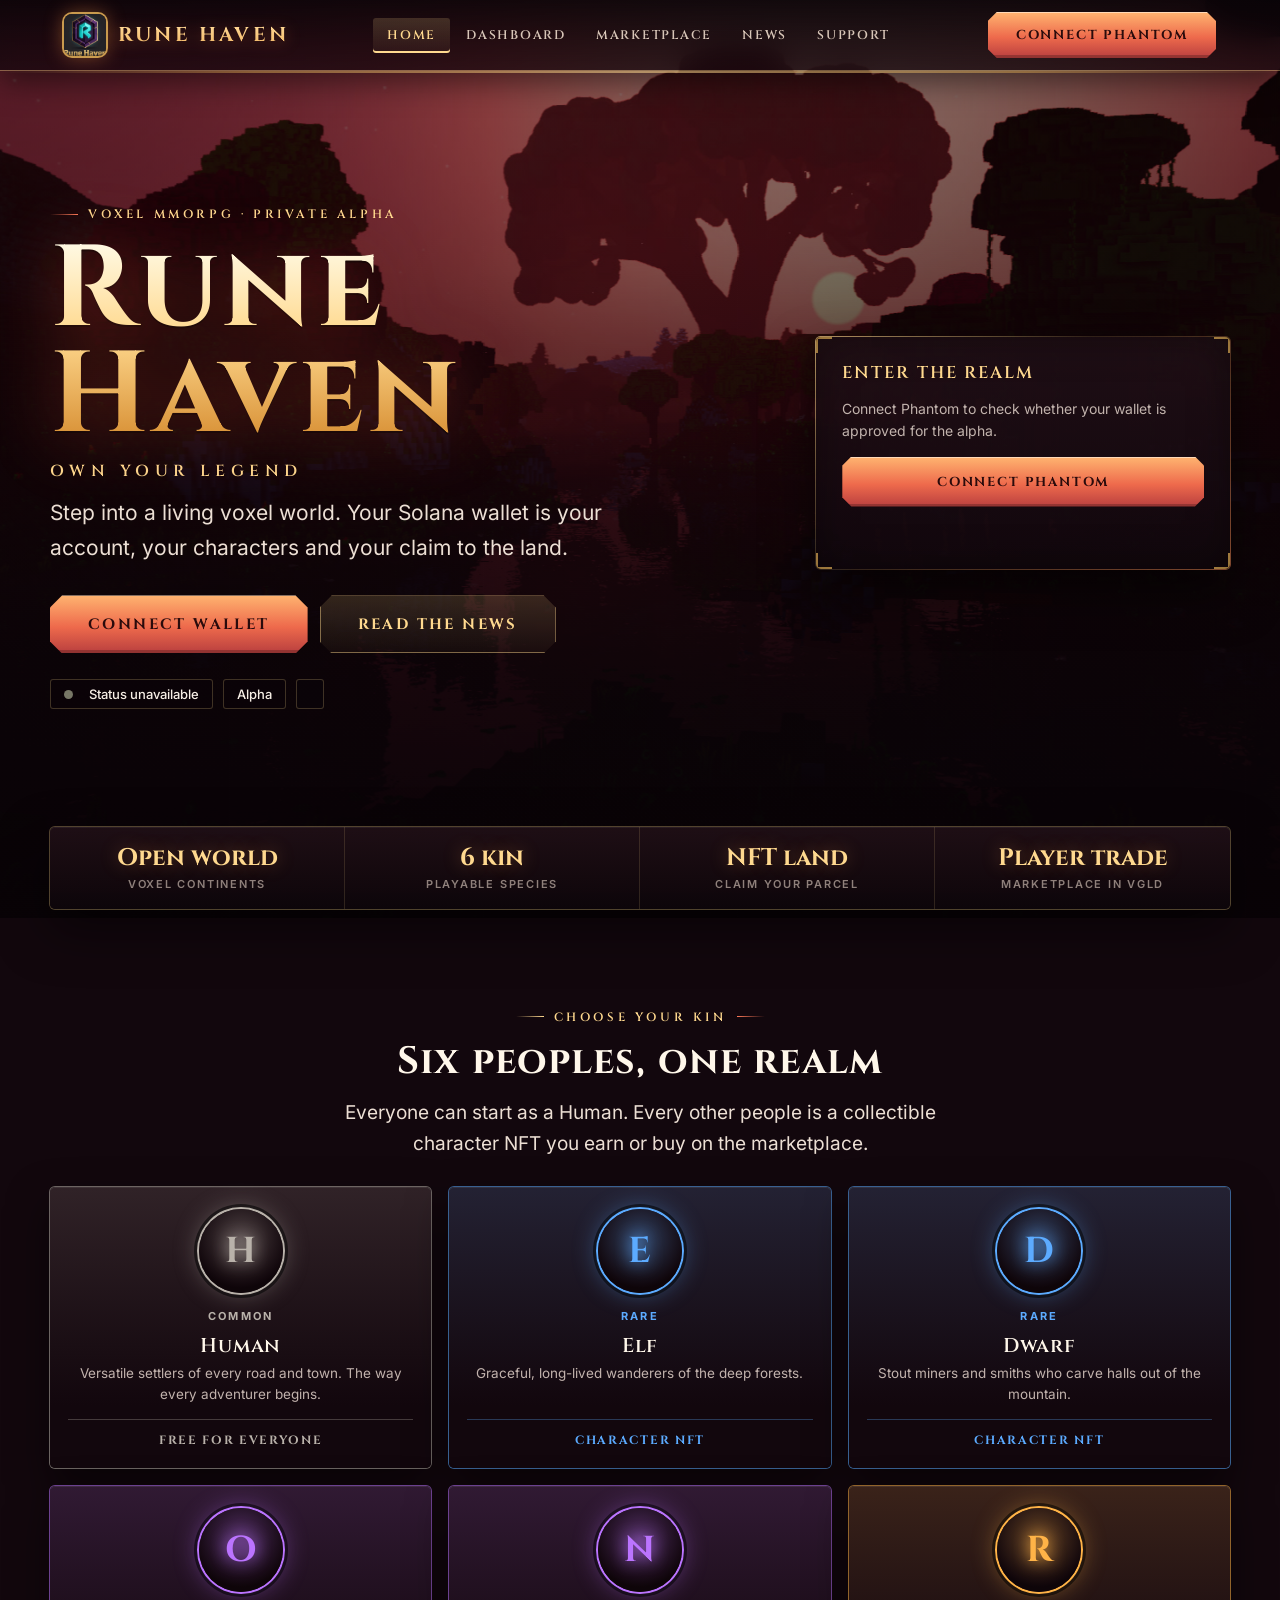
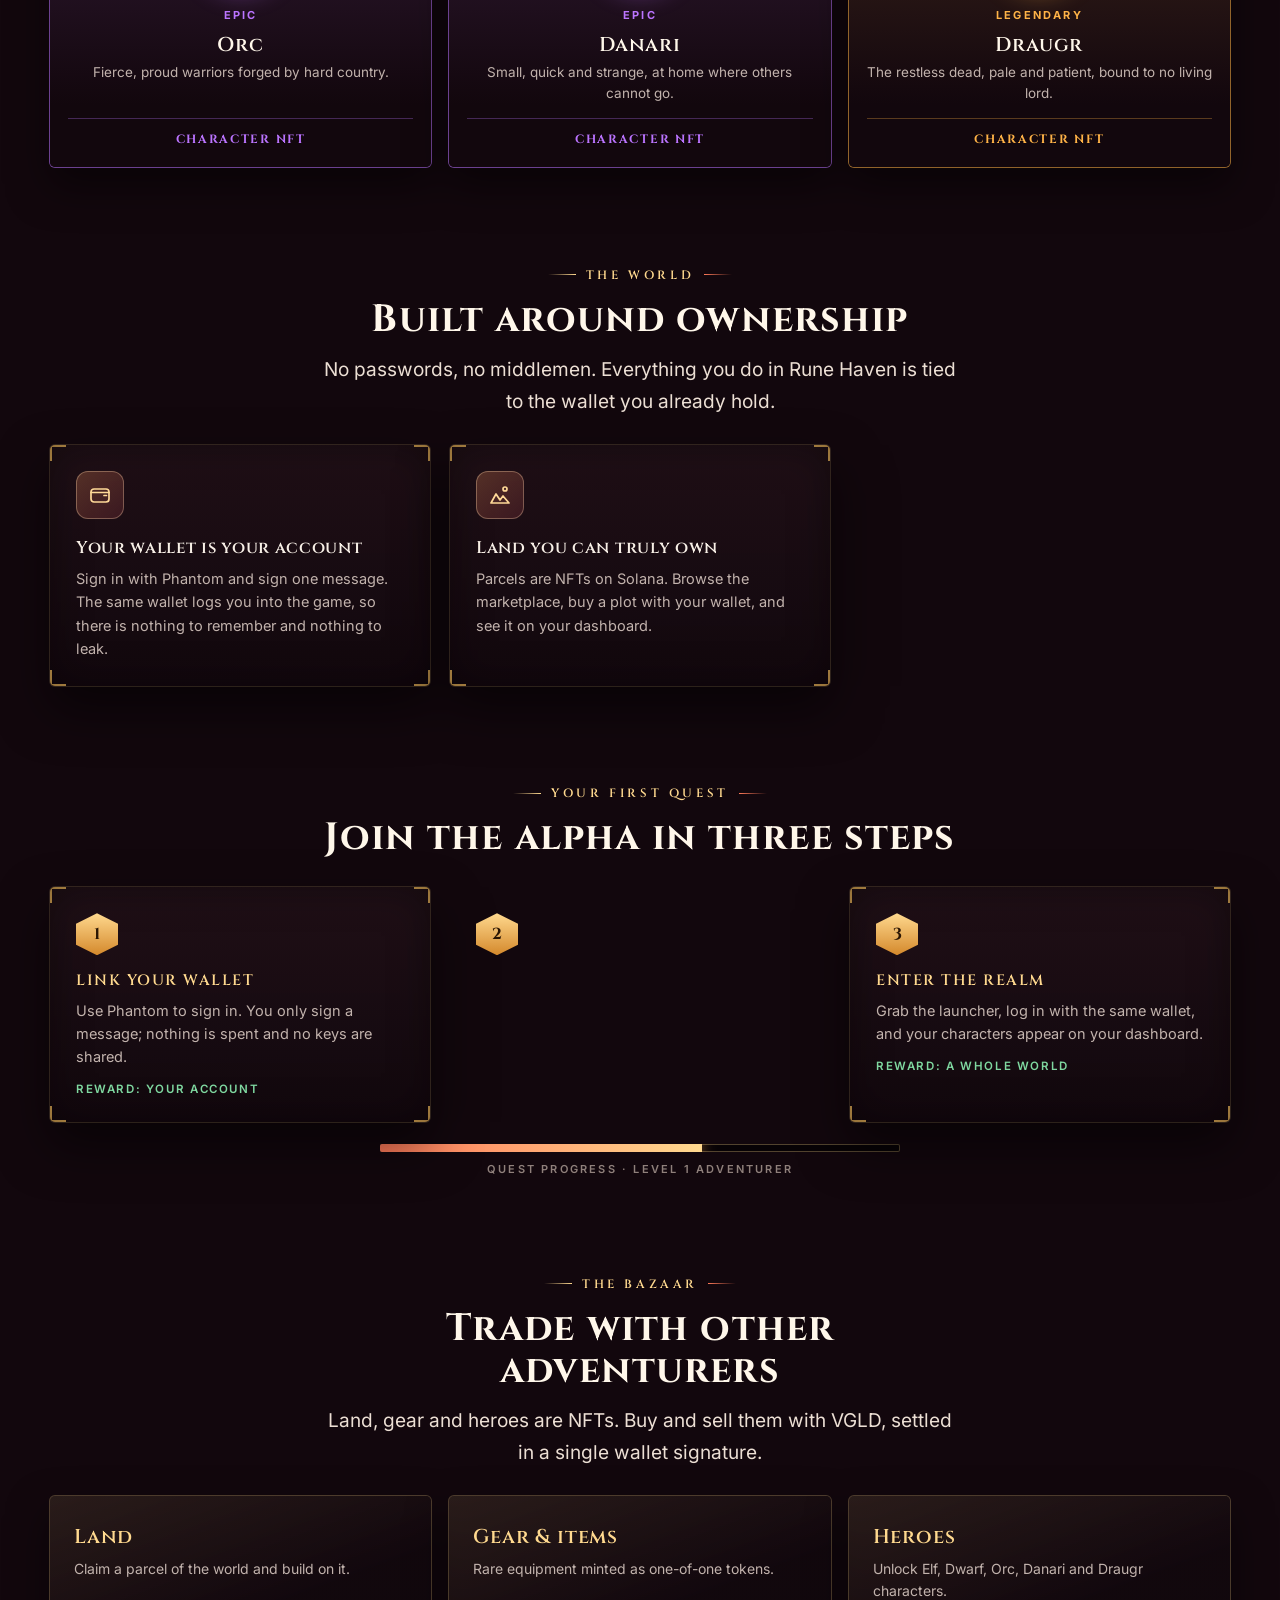
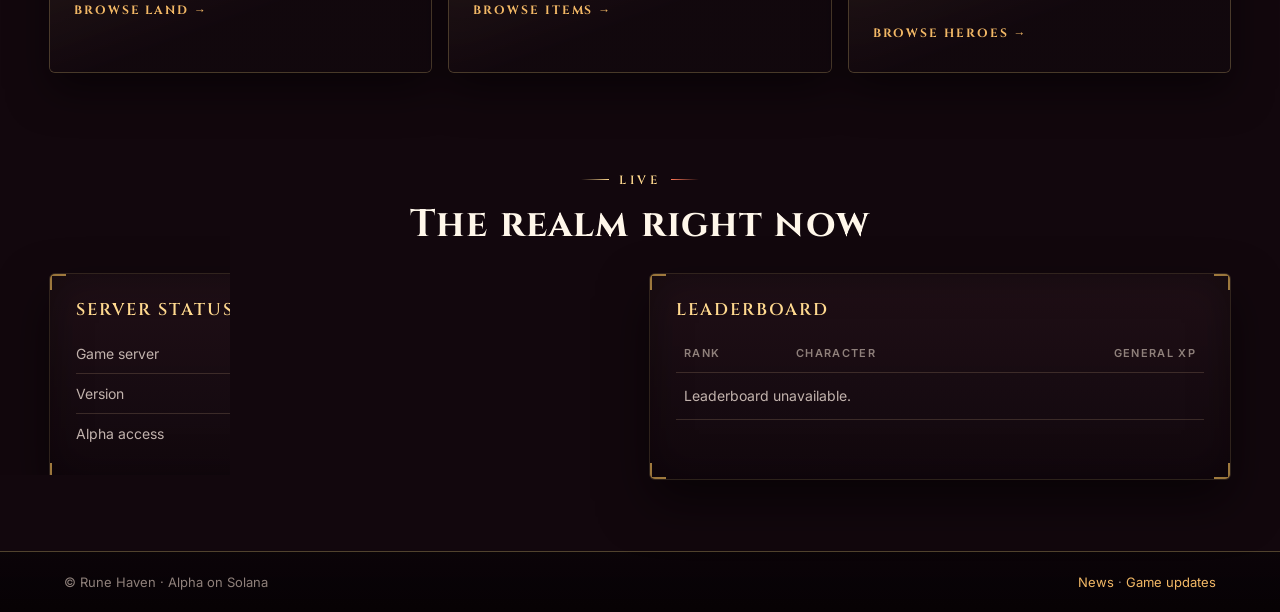
==== commit eef4918b: "Website: add wallet-scoped support tickets and admin queue" ====
--- a/index.html
+++ b/index.html
@@ -134,7 +134,7 @@
   </main>
   <footer class="bottom" id="bottom"></footer>
 </div>
-<script src="/site.js?v=20261007d"></script>
+<script src="/site.js?v=20261008a"></script>
 <script>
   const { $, esc, api, session, shell, signIn, setMsg } = RH;
   shell("/");
